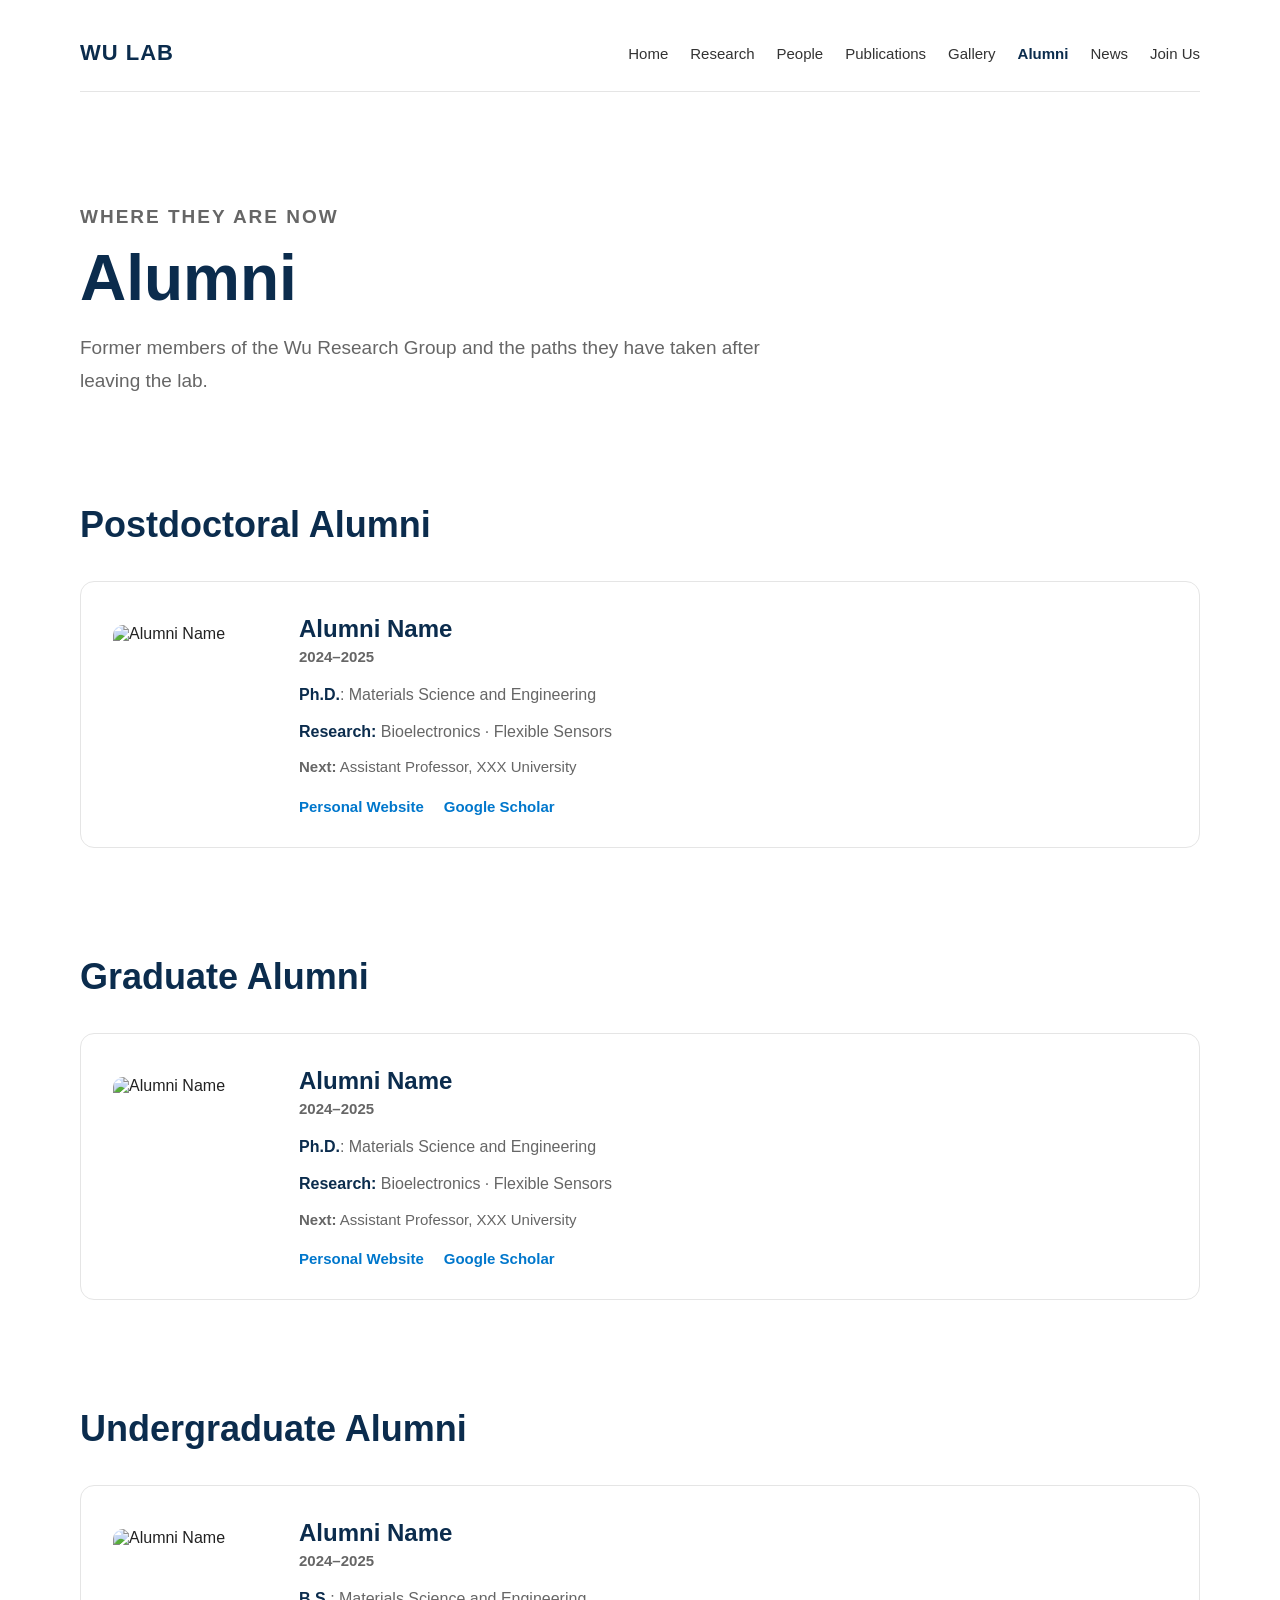
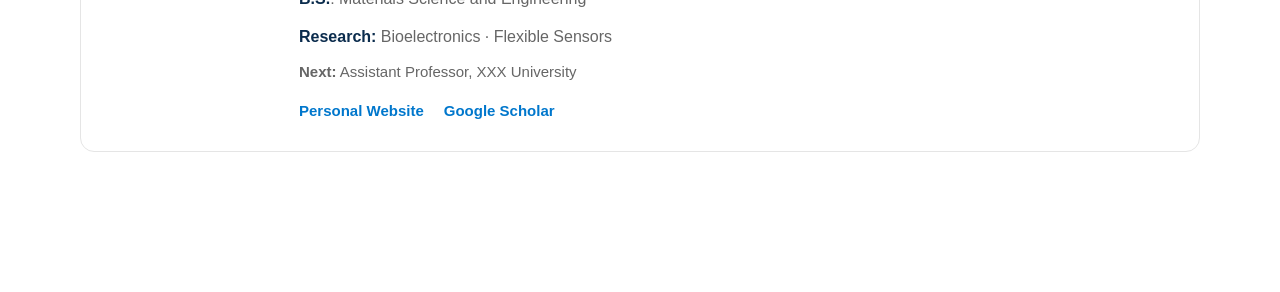
==== alumni.html @ ed088c05 "Initial WU Lab website" ====
<!DOCTYPE html>

<html lang="en">

<head>

    <meta charset="UTF-8">

    <meta name="viewport" content="width=device-width, initial-scale=1.0">

    <title>Alumni | Wu Research Group</title>

    <link rel="stylesheet" href="style.css">

</head>


<body>


    <header class="site-header">

        <a class="logo" href="index.html">
            WU LAB
        </a>


        <button class="menu-button">
            ☰
        </button>


        <nav class="nav-links">

            <a href="index.html">Home</a>

            <a href="research.html">Research</a>

            <a href="people.html">People</a>

            <a href="publications.html">Publications</a>

            <a href="gallery.html">Gallery</a>

            <a class="active" href="alumni.html">Alumni</a>

            <a href="news.html">News</a>

            <a href="join.html">Join Us</a>

        </nav>

    </header>



    <main>


        <section class="page-intro">

            <p class="section-label">
                Where They Are Now
            </p>

            <h1>
                Alumni
            </h1>

            <p>
                Former members of the Wu Research Group and
                the paths they have taken after leaving the lab.
            </p>

        </section>

        <!-- Postdoctoral Alumni -->

        <section class="people-group people-group-first">

            <div class="people-group-heading">

                <h2>
                    Postdoctoral Alumni
                </h2>

            </div>


            <div class="people-list">


                <article class="person-card alumni-card">

                    <div class="person-photo">

                        <img
                            src="images/Postdoc Alumni1.jpg"
                            alt="Alumni Name"
                        >

                    </div>


                    <div class="person-info">

                        <h3>
                            Alumni Name
                        </h3>

                        <p class="alumni-period">
                        2024–2025
                        </p>

                        <p class="person-education">
                            <strong>Ph.D.</strong>:
                            Materials Science and Engineering
                        </p>

                        <p class="person-research">
                            <strong>Research:</strong>
                            Bioelectronics · Flexible Sensors
                        </p>

                        <p class="alumni-destination">

                            <strong>Next:</strong>

                            Assistant Professor,
                            XXX University

                        </p>


                        <div class="person-links">

                            <a href="#">
                                Personal Website
                            </a>

                            <a href="#">
                                Google Scholar
                            </a>

                        </div>

                    </div>

                </article>


            </div>

        </section>

        <!-- Graduate Alumni -->

        <section class="people-group people-group-first">

            <div class="people-group-heading">


                <h2>
                    Graduate Alumni
                </h2>

            </div>


            <div class="people-list">


                <article class="person-card alumni-card">

                    <div class="person-photo">

                        <img
                            src="images/alumni1.jpg"
                            alt="Alumni Name"
                        >

                    </div>


                    <div class="person-info">

                        <h3>
                            Alumni Name
                        </h3>

                        <p class="alumni-period">
                        2024–2025
                        </p>


                        <p class="person-education">
                            <strong>Ph.D.</strong>:
                            Materials Science and Engineering
                        </p>

                        <p class="person-research">
                            <strong>Research:</strong>
                            Bioelectronics · Flexible Sensors
                        </p>

                        <p class="alumni-destination">

                            <strong>Next:</strong>

                            Assistant Professor,
                            XXX University

                        </p>


                        <div class="person-links">

                            <a href="#">
                                Personal Website
                            </a>

                            <a href="#">
                                Google Scholar
                            </a>

                        </div>

                    </div>

                </article>


            </div>

        </section>


         <!-- Undergraduate Alumni -->

        <section class="people-group people-group-first">

            <div class="people-group-heading">

                <h2>
                    Undergraduate Alumni
                </h2>

            </div>


            <div class="people-list">


                <article class="person-card alumni-card">

                    <div class="person-photo">

                        <img
                            src="images/Undergraduate Alumni1.jpg"
                            alt="Alumni Name"
                        >

                    </div>


                    <div class="person-info">

                        <h3>
                            Alumni Name
                        </h3>

                         <p class="alumni-period">
                        2024–2025
                        </p>


                        <p class="person-education">
                            <strong>B.S.</strong>:
                            Materials Science and Engineering
                        </p>

                        <p class="person-research">
                            <strong>Research:</strong>
                            Bioelectronics · Flexible Sensors
                        </p>

                        <p class="alumni-destination">

                            <strong>Next:</strong>

                            Assistant Professor,
                            XXX University

                        </p>


                        <div class="person-links">

                            <a href="#">
                                Personal Website
                            </a>

                            <a href="#">
                                Google Scholar
                            </a>

                        </div>

                    </div>

                </article>


            </div>

        </section>

    </main>


    <script src="script.js"></script>


</body>

</html>
---- style.css ----
html {
    scroll-behavior: smooth;
}

:root {
    --color-primary: #0b2c4d;

    --color-accent: #0077cc;

    --color-text: #222222;

    --color-text-light: #666666;

    --color-border: #e5e5e5;

    --color-background: #ffffff;
}

* {
    box-sizing: border-box;
}

body {
    font-family: Arial, Helvetica, sans-serif;

    background-color: #ffffff;

    color: #222222;

    max-width: 1200px;

    margin: 0 auto;

    padding: 30px 40px 60px 40px;
}


.site-header {
    display: flex;

    align-items: center;

    justify-content: space-between;

    padding: 10px 0 25px 0;

    border-bottom: 1px solid #e5e5e5;
}

.logo {
    color: #0b2c4d;

    text-decoration: none;

    font-size: 22px;

    font-weight: 800;

    letter-spacing: 1px;
}

.nav-links {
    display: flex;

    align-items: center;

    gap: 22px;
}

.nav-links a {
    color: #333333;

    text-decoration: none;

    font-size: 15px;

    font-weight: 500;

    transition: color 0.2s ease;
}

.nav-links a:hover {
    color: #0077cc;
}

.nav-links a.active {
    color: #0b2c4d;

    font-weight: 700;
}


/* Hero Section */
.hero {
    display: flex;

    align-items: center;

    justify-content: space-between;

    gap: 60px;

    min-height: 70vh;

    padding-top: 40px;
}


.hero-text {
    flex: 1;
}


.hero-image {
    flex: 1;
}


.hero h1 {
    font-size: 64px;

    line-height: 1.05;

    color: #0b2c4d;

    margin-top: 15px;

    margin-bottom: 25px;
}


.hero-label {
    font-size: 13px;

    font-weight: 700;
    
    white-space: nowrap;

    text-transform: uppercase;

    letter-spacing: 2px;

    color: #0077cc;
}


.hero-description {
    font-size: 19px;

    line-height: 1.7;

    color: #555555;

    max-width: 600px;

    margin-bottom: 35px;
}

.hero-container {
    display: grid;
    grid-template-columns: 1.05fr 0.95fr;
    gap: 50px;
}


.hero-button {
    display: inline-block;

    background-color: #0b2c4d;

    color: white;

    text-decoration: none;

    padding: 14px 24px;

    border-radius: 6px;

    font-weight: bold;

    transition: 0.3s;
}


.hero-button:hover {
    background-color: #0077cc;

    transform: translateY(-2px);
}


/* .hero-image img {
    width: 100%;

    aspect-ratio: 1 / 1;

    object-fit: cover;

    display: block;

    border-radius: 16px;
} */

/* Carousel */
.hero-carousel {
    position: relative;
    width: 100%;
    max-width: 520px;
    aspect-ratio: 1 / 1;
    overflow: hidden;
    border-radius: 12px;
}

.carousel-slide {
    display: none;
    width: 100%;
    height: 100%;
}

.carousel-slide.active {
    display: block;
}

.carousel-slide img {
    width: 100%;
    height: 100%;
    object-fit: cover;
    display: block;
}

/* Carousel Buttons */
.carousel-btn {
    position: absolute;
    top: 50%;
    transform: translateY(-50%);
    width: 42px;
    height: 42px;

    border: none;
    border-radius: 50%;

    background: rgba(0, 0, 0, 0.35);
    color: white;

    font-size: 22px;
    cursor: pointer;

    display: flex;
    align-items: center;
    justify-content: center;

    transition: background 0.3s ease;
}

.carousel-btn:hover {
    background: rgba(0, 0, 0, 0.6);
}

.carousel-btn.prev {
    left: 16px;
}

.carousel-btn.next {
    right: 16px;
}

.carousel-dots {
    position: absolute;
    bottom: 16px;
    left: 50%;
    transform: translateX(-50%);

    display: flex;
    gap: 8px;
}

.carousel-dot {
    width: 8px;
    height: 8px;

    border-radius: 50%;
    background: rgba(255, 255, 255, 0.55);

    cursor: pointer;
}

.carousel-dot.active {
    background: white;
}


.menu-button {
    display: none;

    background: none;

    border: none;

    font-size: 28px;

    color: #0b2c4d;

    cursor: pointer;
}

/* Research Grid */
.research-section {
    padding: 100px 0;
}


.section-heading {
    max-width: 750px;

    margin-bottom: 50px;
}


.section-label {
    font-size: 14px;

    font-weight: 700;

    text-transform: uppercase;

    letter-spacing: 2px;

    color: #0077cc;

    margin-bottom: 12px;
}


.section-heading h2 {
    font-size: 42px;

    line-height: 1.15;

    color: #0b2c4d;

    margin: 0 0 20px 0;
}


.section-description {
    font-size: 18px;

    line-height: 1.7;

    color: #666666;

    margin: 0;
}


.research-grid {
    display: grid;
    grid-template-columns: repeat(3, 1fr);
    gap: 30px;
}


.research-card {
    background: #fff;
    border: 1px solid #e2e2e2;
    border-radius: 18px;

    display: flex;
    flex-direction: column;

    height: auto;

    overflow: hidden;

    transition: transform 0.3s ease, box-shadow 0.3s ease;
}


.research-card-media {
    margin: 10px 10px 0 10px;

    aspect-ratio: 1 / 1;

    overflow: hidden;
    border-radius: 10px;

    flex-shrink: 0;
}


.research-card-media img {
    width: 100%;
    height: 100%;

    object-fit: contain;

    display: block;
}


.research-card-content {
    display: block;

    padding: 28px;

    width: auto;
    height: auto;

    position: relative;

    visibility: visible;
    opacity: 1;
}


.research-card h3 {
    font-size: 24px;
    line-height: 1.2;

    color: #0b2c4d;

    margin: 0 0 15px 0;
}


.research-card p {
    font-size: 16px;
    line-height: 1.7;

    color: #666666;

    margin: 0 0 24px 0;
}


.research-card a {
    color: #0077cc;

    text-decoration: none;

    font-size: 15px;
    font-weight: 700;
}


.research-card:hover {
    transform: translateY(-6px);

    box-shadow: 0 14px 35px rgba(0, 0, 0, 0.10);
}


.research-card a:hover {
    color: #0b2c4d;
}

/*People Page Intro*/

.page-intro {
    padding: 90px 0 60px 0;

    max-width: 800px;
}


.page-intro h1 {
    font-size: 64px;

    line-height: 1.05;

    color: var(--color-primary);

    margin: 10px 0 20px 0;
}


.page-intro p {
    font-size: 19px;

    line-height: 1.7;

    color: var(--color-text-light);

    max-width: 700px;
}

/* Principal Investigator Card */
.pi-card {
    grid-template-columns: 170px 1fr;

    padding: 34px;

    min-height: 230px;
}


.pi-card .person-photo {
    width: 170px;
}


.pi-card .person-photo img {
    width: 170px;

    height: 200px;
}


.pi-card .person-info h3 {
    font-size: 27px;
}

/* Members Section */

.people-group {
    padding: 80px 0;

    border-top: 1px solid var(--color-border);
}

.people-group-first {
    border-top: none;
    padding-top: 20px;
}

.people-group-heading {
    margin-bottom: 35px;
}


.people-group-heading h2 {
    font-size: 36px;

    color: var(--color-primary);

    margin: 8px 0 0 0;
}

.people-list {
    display: flex;

    flex-direction: column;

    gap: 24px;
}

.person-card {
    display: grid;

    grid-template-columns: 150px 1fr;

    align-items: center;

    column-gap: 36px;

    padding: 32px;

    min-height: 210px;

    background-color: var(--color-background);

    border: 1px solid var(--color-border);

    border-radius: 14px;

    transition:
        transform 0.3s ease,
        box-shadow 0.3s ease;
}

.person-card:hover {
    transform: translateY(-3px);

    box-shadow: 0 12px 30px rgba(0, 0, 0, 0.07);
}

.person-photo {
    width: 150px;
}


.person-photo img {
    width: 150px;

    height: 180px;

    object-fit: cover;

    object-position: center top;

    display: block;

    border-radius: 10px;
}

.person-info {
    min-width: 0;

    display: flex;

    flex-direction: column;

    gap: 11px;
}

.person-info h3 {
    font-size: 24px;

    line-height: 1.25;

    color: var(--color-primary);

    margin: 0;
}


.person-education,
.person-research {
    font-size: 16px;

    line-height: 1.7;

    color: var(--color-text-light);

    margin: 0;
}

.person-education strong,
.person-research strong {
    font-weight: 700;

    color: var(--color-primary);
}

.person-links {
    display: flex;

    flex-wrap: wrap;

    gap: 20px;

    margin-top: 2px;
}


.person-links a {
    font-size: 15px;

    font-weight: 600;

    color: var(--color-accent);

    text-decoration: none;
}


.person-links a:hover {
    color: var(--color-primary);
}

/* Gallery Section */
.gallery-section {
    padding: 80px 0;

    border-top: 1px solid var(--color-border);
}


.gallery-heading {
    margin-bottom: 40px;
}


.gallery-heading h2 {
    font-size: 36px;

    color: var(--color-primary);

    margin: 8px 0 0 0;
}

.cover-grid {
    display: grid;

    grid-template-columns: repeat(3, 1fr);

    gap: 32px;
}

.cover-card img {
    width: 100%;

    aspect-ratio: 3 / 4;

    object-fit: cover;

    display: block;

    border-radius: 10px;

    margin-bottom: 18px;
}

.cover-card h3 {
    font-size: 20px;

    color: var(--color-primary);

    margin: 0 0 6px 0;
}


.cover-card p {
    font-size: 14px;

    color: var(--color-text-light);

    margin: 0;
}

.outreach-grid {
    display: grid;

    grid-template-columns: repeat(2, 1fr);

    gap: 30px;
}

.outreach-card img {
    width: 100%;

    aspect-ratio: 16 / 10;

    object-fit: cover;

    display: block;
}

.outreach-content {
    padding: 24px;
}


.outreach-content h3 {
    font-size: 21px;

    color: var(--color-primary);

    margin: 0 0 10px 0;
}


.outreach-content p {
    font-size: 15px;

    line-height: 1.65;

    color: var(--color-text-light);

    margin: 0;
}

/* Alumni Card Spacing */

.alumni-card .person-info {
    gap: 0;
}


.alumni-card .person-info h3 {
    margin: 0 0 4px 0;
}


.alumni-period {
    font-size: 15px;

    font-weight: 600;

    color: var(--color-text-light);

    margin: 0 0 16px 0;
}


.alumni-card .person-education {
    margin: 0 0 10px 0;
}


.alumni-card .person-research {
    margin: 0 0 10px 0;
}


.alumni-destination {
    font-size: 15px;

    line-height: 1.65;

    color: var(--color-text-light);

    margin: 0 0 18px 0;
}


.alumni-card .person-links {
    margin-top: 0;
}


/* News Item with Text */
.news-item-text {
    display: flex;

    align-items: flex-start;

    gap: 12px;

    padding: 8px 0;
}

.news-year h2 {
    font-size: 34px;
}

.news-arrow {
    flex: 0 0 auto;

    font-size: 26px;

    line-height: 1;

    color: var(--color-accent);
}


.news-content {
    flex: 1;

    min-width: 0;
}


.news-content p {
    font-size: 18px;

    line-height: 1.65;

    color: var(--color-text);

    margin: 0;
}

/* News Item with Image */
.news-item-with-image {
    padding: 8px 0 22px 0;
}


.news-text-row {
    display: flex;

    align-items: flex-start;

    gap: 12px;
}


.news-image {
    margin-top: 16px;

    padding-left: 36px;
}


.news-image img {
    width: 100%;

    max-width: 650px;

    height: auto;

    max-height: 500px;

    object-fit: contain;

    display: block;

    border-radius: 8px;
}

.news-image img {
    width: 100%;

    max-width: 500px;

    height: auto;

    object-fit: contain;

    display: block;

    border-radius: 8px;
}

/* Publications Page */
.publications-year {
    padding: 55px 0 75px 0;
}

.publications-year + .publications-year {
    border-top: 1px solid #dce5ec;

    margin-top: 35px;

    padding-top: 45px;
}



.publications-year h2 {
    font-size: 36px;

    color: var(--color-primary);

    margin: 0 0 30px 0;
}


.publications-list {
    display: flex;

    flex-direction: column;

    gap: 38px;
}

/* Publication Item */

.publication-item {
    width: 100%;
}

.publication-media-grid {
    display: grid;

    grid-template-columns: repeat(3, 1fr);

    gap: 12px;
}


.publication-media-grid img {
    width: 100%;

    height: 220px;

    object-fit: cover;
}

/* Title */

.publication-heading {
    display: flex;

    align-items: flex-start;

    gap: 12px;

    margin-bottom: 14px;

    max-width: 950px;
}


.publication-arrow {
    flex: 0 0 auto;

    font-size: 26px;

    line-height: 1;

    font-weight: 700;

    color: var(--color-accent);
}


.publication-heading h3 {
    font-size: 19px;

    line-height: 1.45;

    font-weight: 700;

    color: var(--color-primary);

    margin: 0;
}

.publication-heading h3 a {
    color: inherit;

    text-decoration: none;
}


.publication-heading h3 a:hover {
    color: var(--color-accent);
}

/* Authors */

.publication-authors {
    font-size: 16px;
    
    line-height: 1.75;

    color: var(--color-text);

    margin: 0 0 5px 34px;
    max-width: 900px;
}


/* .publication-authors strong {
    font-weight: 700;

    color: var(--color-primary);
} */


/* Journal */

.publication-journal {
    font-size: 16px;

    line-height: 1.7;

    color: var(--color-text);

    margin: 0 0 0 34px;
}

/* Optional Publication Image */

.publication-media {
    margin-top: 22px;

    margin-left: 34px;
}


.publication-media img {
    display: block;

    width: 100%;

    max-width: 850px;

    height: auto;

    object-fit: contain;

}

/* Join Section */
.join-heading h2 {
    font-size: 34px;

    line-height: 1.2;

    color: var(--color-primary);

    margin: 8px 0 0 0;
}

.join-content {
    max-width: 720px;
}


.join-content p {
    font-size: 17px;

    line-height: 1.75;

    color: var(--color-text-light);

    margin: 0 0 22px 0;
}


.join-content h3 {
    font-size: 19px;

    color: var(--color-primary);

    margin: 30px 0 12px 0;
}

.join-content ul {
    margin: 0 0 20px 0;

    padding-left: 22px;
}


.join-content li {
    font-size: 16px;

    line-height: 1.75;

    color: var(--color-text-light);

    margin-bottom: 8px;
}


.join-contact {
    padding: 70px 60px;

    margin: 40px 0 90px 0;

    background-color: #f6f9fc;

    border-radius: 16px;
}



/* Heading */

.join-contact-heading {
    text-align: center;

    max-width: 900px;

    margin: 0 auto 50px auto;
}


.join-contact-heading h2 {
    font-size: 38px;

    line-height: 1.2;

    color: var(--color-primary);

    margin: 10px 0 16px 0;
}


.join-contact-heading > p:not(.section-label) {
    font-size: 17px;

    line-height: 1.7;

    color: var(--color-text-light);

    margin: 0;
}

.contact-grid {
    display: grid;

    grid-template-columns: 0.85fr 1.15fr;

    gap: 50px;

    align-items: stretch;
}

.join-button {
    display: inline-block;

    padding: 14px 26px;

    background-color: var(--color-primary);

    color: white;

    text-decoration: none;

    font-size: 15px;

    font-weight: 700;

    border-radius: 7px;

    transition:
        background-color 0.2s ease,
        transform 0.2s ease;
}

.contact-info {
    padding: 10px 0;
}


.contact-info h3 {
    font-size: 24px;

    color: var(--color-primary);

    margin: 0 0 24px 0;
}


.contact-info address {
    font-style: normal;

    margin-bottom: 30px;
}


.contact-info address p {
    font-size: 16px;

    line-height: 1.7;

    color: var(--color-text-light);

    margin: 0 0 14px 0;
}


.contact-info strong {
    font-weight: 700;

    color: var(--color-primary);
}

.contact-name {
    font-size: 19px !important;

    font-weight: 700;

    color: var(--color-primary) !important;

    margin-bottom: 20px !important;
}

.contact-info a {
    color: var(--color-accent);

    text-decoration: none;
}


.contact-info a:hover {
    color: var(--color-primary);
}


.join-button:hover {
    background-color: var(--color-accent);

    transform: translateY(-2px);
}

.contact-map {
    width: 100%;

    min-height: 360px;

    overflow: hidden;

    border-radius: 12px;
}


.contact-map iframe {
    width: 100%;

    height: 360px;

    border: 0;

    display: block;
}

/* ========================================
   RESEARCH PAGE - ACADEMIC STYLE
======================================== */

.research-page {
    max-width: 1220px;
    margin: 0 auto;
    padding: 48px 32px 100px 32px;
}

/* .research-breadcrumb {
    font-size: 15px;
    color: var(--color-text-light);
    margin-bottom: 28px;
} */

/* .research-breadcrumb a {
    color: var(--color-text-light);
    text-decoration: none;
}

.research-breadcrumb a:hover {
    color: var(--color-primary);
}

.research-breadcrumb span {
    margin: 0 8px;
}

.research-breadcrumb .current {
    color: var(--color-accent);
    font-weight: 600;
} */

/* .research-page-header {
    margin-bottom: 56px;
}

.research-accent-line {
    width: 46px;
    height: 8px;
    background-color: #9b1111;
    margin-bottom: 18px;
} */

/* .research-page-header h1 {
    font-size: 64px;
    line-height: 1.05;
    color: var(--color-primary);
    margin: 0 0 28px 0;
}

.research-page-intro {
    font-size: 20px;
    line-height: 1.85;
    color: var(--color-text);
    max-width: 1140px;
    margin: 0;
} */


/* Research topic block */

.research-topic {
    scroll-margin-top: 100px;
    padding: 28px 0 72px 0;
}

.research-topic + .research-topic {
    border-top: 1px solid var(--color-border);
    padding-top: 68px;
}

.research-topic-title {
    font-size: 24px;
    line-height: 1.4;
    color: #9b1111;
    font-weight: 700;
    text-align: center;
    margin: 0 0 24px 0;
}

.research-topic-text {
    font-size: 19px;
    line-height: 1.85;
    color: var(--color-text);
    margin: 0 0 34px 0;
}

.research-topic-media {
    width: 100%;

    margin: 34px 0 18px 0;
}


.research-topic-media img {
    display: block;

    width: 100%;

    max-width: none;

    height: auto;

    object-fit: contain;

    margin: 0 auto;
}

.research-topic-caption {
    font-size: 15px;

    line-height: 1.6;

    color: var(--color-text-light);

    font-style: italic;

    text-align: center;

    margin: 12px 0 30px 0;
}

.research-topic-publications h3 {
    font-size: 18px;
    line-height: 1.4;
    color: var(--color-primary);
    margin: 0 0 14px 0;
}

.research-topic-publications ul {
    list-style: none;
    padding: 0;
    margin: 0;
}

.research-topic-publications li {
    font-size: 17px;
    line-height: 1.85;
    color: var(--color-text);
    margin-bottom: 18px;
}

.research-topic-publications a {
    color: #9b1111;
    text-decoration: underline;
    text-underline-offset: 2px;
}

.research-topic-publications a:hover {
    color: var(--color-primary);
}


/* Media Queries */
@media (max-width: 768px) {

    body {
        padding: 20px;
    }


    .site-header {
        flex-wrap: wrap;
    }


    .menu-button {
        display: block;
    }


    .nav-links {
        display: none;

        flex-direction: column;

        align-items: flex-start;

        gap: 18px;

        width: 100%;
    }


    .nav-links.active {
        display: flex;

        padding-top: 25px;
    }

/* Hero Section */

    .hero {
        flex-direction: column;

        padding-top: 40px;

        gap: 40px;
    }

    .hero-label {
        white-space: normal;
        line-height: 1.5;
    }


    .hero h1 {
        font-size: 44px;
    }


    .hero-image {
        width: 100%;
    }


    .hero-image img {
        height: 350px;
    }
    
    /* Hero Container */
    .hero-container {
        grid-template-columns: 1fr;
        gap: 40px;
    }

    .hero-text {
        width: 100%;
    }

    .hero-label {
        white-space: normal;
        font-size: 11px;
        letter-spacing: 1.4px;
        line-height: 1.5;
    }

    .hero-title {
        font-size: 44px;
        line-height: 1.05;
    }

    .hero-description {
        font-size: 16px;
        line-height: 1.7;
    }

    .hero-carousel {
        width: 100%;
        max-width: none;
        aspect-ratio: 1 / 1;
        margin: 0 auto;
        border-radius: 10px;
    }

    .carousel-btn {
        width: 38px;
        height: 38px;
        font-size: 18px;
    }

    .carousel-btn.prev {
        left: 12px;
    }

    .carousel-btn.next {
        right: 12px;
    }

    .carousel-dots {
        bottom: 12px;
    }

    .carousel-dot {
        width: 7px;
        height: 7px;
    }

/* Research Grid */

    .research-grid {
    grid-template-columns: 1fr;
    }

    .research-section {
    padding: 70px 0;
    }

    .section-heading h2 {
    font-size: 34px;
    }

    .research-card img {
    height: 230px;
    }

    .research-topic-media img {
    width: 100%;
    max-width: 100%;
    height: auto;
    }



/* Pepole Page */

    .page-intro {
        padding: 60px 0 40px 0;
    }


    .page-intro h1 {
        font-size: 46px;
    }


    .people-group {
        padding: 60px 0;
    }


    .people-group-heading h2 {
        font-size: 32px;
    }


    .person-card {
        flex-direction: column;

        gap: 24px;

        padding: 24px;
    }


    .person-photo {
        flex: none;

        width: 100%;
    }


    .person-photo img {
        width: 100%;

        height: auto;

        aspect-ratio: 4 / 5;

        object-fit: cover;
    }


    .pi-card {
        padding: 24px;
    }


    .pi-card .person-photo {
        width: 100%;
    }


    .pi-card .person-photo img {
        width: 100%;

        height: auto;

        aspect-ratio: 4 / 5;
    }

    /* Gallery Section */
    .gallery-section {
        padding: 60px 0;
    }


    .gallery-heading h2 {
        font-size: 32px;
    }


    .cover-grid {
        grid-template-columns: 1fr;

        gap: 40px;
    }


    .outreach-grid {
        grid-template-columns: 1fr;
    }

   
    /* Alumni Card */
    .alumni-card .person-photo {
        width: 140px;
    }


    .alumni-card .person-photo img {
        width: 140px;

        height: 168px;

        aspect-ratio: auto;
    }

    /* News Image */
    .news-image {
        padding-left: 0;

        margin-top: 14px;
    }


    .news-image img {
        max-width: 100%;
    }

    /* Publications */
    .publications-year {
        padding: 45px 0 60px 0;
    }


    .publications-year h2 {
        font-size: 31px;
    }


    .publications-list {
        gap: 34px;
    }


    .publication-heading h3 {
        font-size: 18px;
    }


    .publication-authors,
    .publication-journal {
        font-size: 15px;

        margin-left: 0;
    }


    .publication-media {
        margin-left: 0;

        margin-top: 18px;
    }


    .publication-media img {
        max-width: 100%;
    }


    .publication-media-grid {
        grid-template-columns: 1fr;
    }


    .publication-media-grid img {
        height: auto;
    }

    /* Join Section */
    .join-section {
        grid-template-columns: 1fr;

        gap: 28px;

        padding: 60px 0;
    }


    .join-heading h2 {
        font-size: 30px;
    }


    .join-content p {
        font-size: 16px;
    }


    .join-contact {
        padding: 55px 24px;

        margin-bottom: 70px;
    }


    .join-contact h2 {
        font-size: 31px;
    }

    .contact-grid {
        grid-template-columns: 1fr;
    }


    .join-contact {
        padding: 55px 24px;

        margin-bottom: 70px;
    }


    .join-contact-heading {
        margin-bottom: 40px;
    }


    .join-contact-heading h2 {
        font-size: 31px;
    }


    .contact-map {
        min-height: 300px;
    }


    .contact-map iframe {
        min-height: 300px;
    }

}
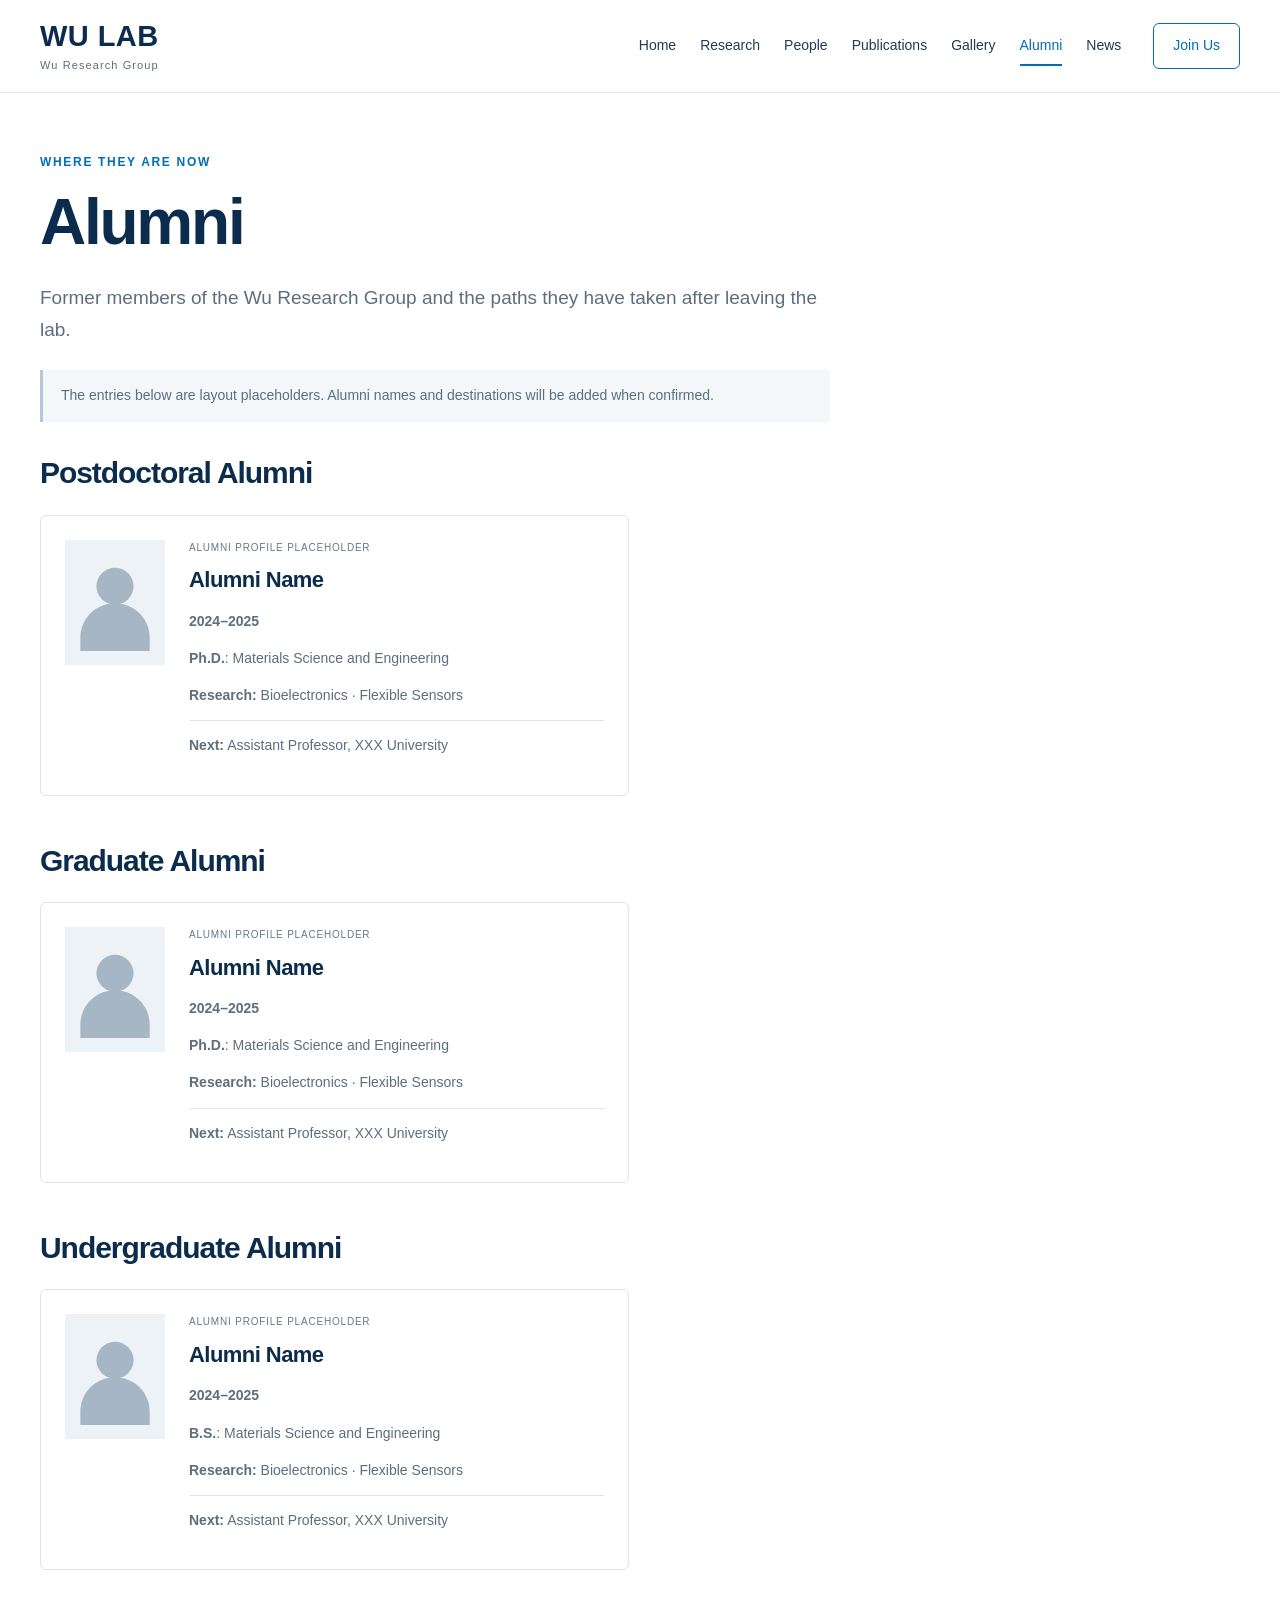
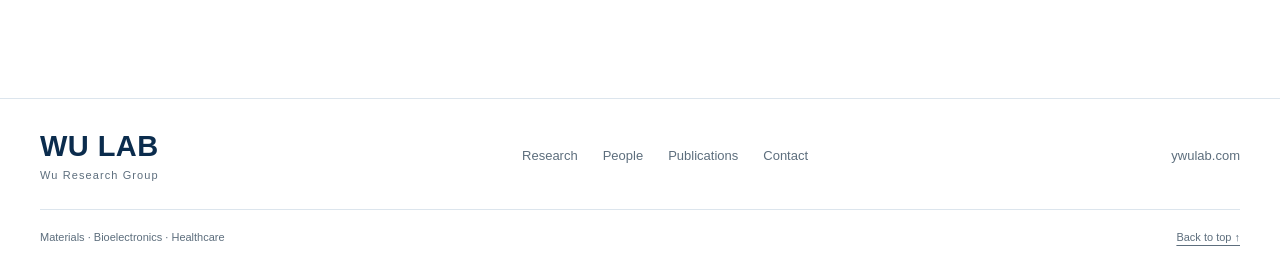
==== commit 91f0f9ff: "Refresh WU LAB design and improve responsive navigation" ====
--- a/alumni.html
+++ b/alumni.html
@@ -1,326 +1,197 @@
 <!DOCTYPE html>
-
 <html lang="en">
 
 <head>
 
-    <meta charset="UTF-8">
+<meta charset="UTF-8">
 
-    <meta name="viewport" content="width=device-width, initial-scale=1.0">
+<meta name="viewport" content="width=device-width, initial-scale=1.0">
 
-    <title>Alumni | Wu Research Group</title>
+<title>Alumni | Wu Research Group</title>
 
-    <link rel="stylesheet" href="style.css">
+<link rel="stylesheet" href="style.css">
+
+<meta name="theme-color" content="#0b2c4d">
+
+<meta name="description" content="Wu Research Group — emerging materials, flexible and biointegrated electronics, and intelligent biomedical solutions.">
 
 </head>
 
+<body id="top" class="alumni-page">
 
-<body>
+<a class="skip-link" href="#main">Skip to content</a><header class="site-header"><div class="wrap header-inner">
 
+<a class="logo" href="index.html">WU LAB<span>Wu Research Group</span></a><button class="menu-button" type="button" aria-expanded="false" aria-controls="primary-nav" hidden><span class="menu-icon" aria-hidden="true"></span><span class="menu-label">Menu</span></button><nav class="nav-links" id="primary-nav" aria-label="Main navigation"><a href="index.html">Home</a><a href="research.html">Research</a><a href="people.html">People</a><a href="publications.html">Publications</a><a href="gallery.html">Gallery</a><a href="alumni.html" class="active" aria-current="page">Alumni</a><a href="news.html">News</a><a href="join.html" data-join="true">Join Us</a></nav>
 
-    <header class="site-header">
+</div></header><main id="main" tabindex="-1"><section class="page-intro"><p class="section-label">
 
-        <a class="logo" href="index.html">
-            WU LAB
-        </a>
+                Where They Are Now
 
-
-        <button class="menu-button">
-            ☰
-        </button>
-
-
-        <nav class="nav-links">
-
-            <a href="index.html">Home</a>
-
-            <a href="research.html">Research</a>
-
-            <a href="people.html">People</a>
-
-            <a href="publications.html">Publications</a>
-
-            <a href="gallery.html">Gallery</a>
-
-            <a class="active" href="alumni.html">Alumni</a>
-
-            <a href="news.html">News</a>
-
-            <a href="join.html">Join Us</a>
-
-        </nav>
-
-    </header>
-
-
-
-    <main>
-
-
-        <section class="page-intro">
-
-            <p class="section-label">
-                Where They Are Now
             </p>
 
-            <h1>
+<h1>
+
                 Alumni
+
             </h1>
 
-            <p>
+<p>
+
                 Former members of the Wu Research Group and
+
                 the paths they have taken after leaving the lab.
+
             </p>
 
-        </section>
+<p class="content-note">The entries below are layout placeholders. Alumni names and destinations will be added when confirmed.</p></section><!-- Postdoctoral Alumni --><section class="people-group people-group-first"><div class="people-group-heading"><h2>
 
-        <!-- Postdoctoral Alumni -->
+                    Postdoctoral Alumni
 
-        <section class="people-group people-group-first">
+                </h2></div>
 
-            <div class="people-group-heading">
+<div class="people-list"><article class="person-card alumni-card placeholder-card"><div class="person-photo"><img src="images/profile-placeholder.svg" alt="" decoding="async" loading="lazy"></div>
 
-                <h2>
-                    Postdoctoral Alumni
-                </h2>
+<div class="person-info">
 
-            </div>
+<p class="placeholder-label">Alumni profile placeholder</p>
 
+<h3>
 
-            <div class="people-list">
+                            Alumni Name
 
-
-                <article class="person-card alumni-card">
-
-                    <div class="person-photo">
-
-                        <img
-                            src="images/Postdoc Alumni1.jpg"
-                            alt="Alumni Name"
-                        >
-
-                    </div>
-
-
-                    <div class="person-info">
-
-                        <h3>
-                            Alumni Name
                         </h3>
 
-                        <p class="alumni-period">
+<p class="alumni-period">
+
                         2024–2025
+
                         </p>
 
-                        <p class="person-education">
-                            <strong>Ph.D.</strong>:
+<p class="person-education"><strong>Ph.D.</strong>:
+
                             Materials Science and Engineering
+
                         </p>
 
-                        <p class="person-research">
-                            <strong>Research:</strong>
+<p class="person-research"><strong>Research:</strong>
+
                             Bioelectronics · Flexible Sensors
+
                         </p>
 
-                        <p class="alumni-destination">
-
-                            <strong>Next:</strong>
+<p class="alumni-destination"><strong>Next:</strong>
 
                             Assistant Professor,
+
                             XXX University
 
                         </p>
 
+<div class="person-links"></div>
 
-                        <div class="person-links">
+</div></article></div></section><!-- Graduate Alumni --><section class="people-group people-group-first"><div class="people-group-heading"><h2>
 
-                            <a href="#">
-                                Personal Website
-                            </a>
+                    Graduate Alumni
 
-                            <a href="#">
-                                Google Scholar
-                            </a>
+                </h2></div>
 
-                        </div>
+<div class="people-list"><article class="person-card alumni-card placeholder-card"><div class="person-photo"><img src="images/profile-placeholder.svg" alt="" decoding="async" loading="lazy"></div>
 
-                    </div>
+<div class="person-info">
 
-                </article>
+<p class="placeholder-label">Alumni profile placeholder</p>
 
+<h3>
 
-            </div>
+                            Alumni Name
 
-        </section>
-
-        <!-- Graduate Alumni -->
-
-        <section class="people-group people-group-first">
-
-            <div class="people-group-heading">
-
-
-                <h2>
-                    Graduate Alumni
-                </h2>
-
-            </div>
-
-
-            <div class="people-list">
-
-
-                <article class="person-card alumni-card">
-
-                    <div class="person-photo">
-
-                        <img
-                            src="images/alumni1.jpg"
-                            alt="Alumni Name"
-                        >
-
-                    </div>
-
-
-                    <div class="person-info">
-
-                        <h3>
-                            Alumni Name
                         </h3>
 
-                        <p class="alumni-period">
+<p class="alumni-period">
+
                         2024–2025
+
                         </p>
 
+<p class="person-education"><strong>Ph.D.</strong>:
 
-                        <p class="person-education">
-                            <strong>Ph.D.</strong>:
                             Materials Science and Engineering
+
                         </p>
 
-                        <p class="person-research">
-                            <strong>Research:</strong>
+<p class="person-research"><strong>Research:</strong>
+
                             Bioelectronics · Flexible Sensors
+
                         </p>
 
-                        <p class="alumni-destination">
-
-                            <strong>Next:</strong>
+<p class="alumni-destination"><strong>Next:</strong>
 
                             Assistant Professor,
+
                             XXX University
 
                         </p>
 
+<div class="person-links"></div>
 
-                        <div class="person-links">
+</div></article></div></section><!-- Undergraduate Alumni --><section class="people-group people-group-first"><div class="people-group-heading"><h2>
 
-                            <a href="#">
-                                Personal Website
-                            </a>
+                    Undergraduate Alumni
 
-                            <a href="#">
-                                Google Scholar
-                            </a>
+                </h2></div>
 
-                        </div>
+<div class="people-list"><article class="person-card alumni-card placeholder-card"><div class="person-photo"><img src="images/profile-placeholder.svg" alt="" decoding="async" loading="lazy"></div>
 
-                    </div>
+<div class="person-info">
 
-                </article>
+<p class="placeholder-label">Alumni profile placeholder</p>
 
+<h3>
 
-            </div>
+                            Alumni Name
 
-        </section>
-
-
-         <!-- Undergraduate Alumni -->
-
-        <section class="people-group people-group-first">
-
-            <div class="people-group-heading">
-
-                <h2>
-                    Undergraduate Alumni
-                </h2>
-
-            </div>
-
-
-            <div class="people-list">
-
-
-                <article class="person-card alumni-card">
-
-                    <div class="person-photo">
-
-                        <img
-                            src="images/Undergraduate Alumni1.jpg"
-                            alt="Alumni Name"
-                        >
-
-                    </div>
-
-
-                    <div class="person-info">
-
-                        <h3>
-                            Alumni Name
                         </h3>
 
-                         <p class="alumni-period">
+<p class="alumni-period">
+
                         2024–2025
+
                         </p>
 
+<p class="person-education"><strong>B.S.</strong>:
 
-                        <p class="person-education">
-                            <strong>B.S.</strong>:
                             Materials Science and Engineering
+
                         </p>
 
-                        <p class="person-research">
-                            <strong>Research:</strong>
+<p class="person-research"><strong>Research:</strong>
+
                             Bioelectronics · Flexible Sensors
+
                         </p>
 
-                        <p class="alumni-destination">
-
-                            <strong>Next:</strong>
+<p class="alumni-destination"><strong>Next:</strong>
 
                             Assistant Professor,
+
                             XXX University
 
                         </p>
 
+<div class="person-links"></div>
 
-                        <div class="person-links">
+</div></article></div></section></main><footer class="site-footer"><div class="wrap footer-main">
 
-                            <a href="#">
-                                Personal Website
-                            </a>
+<a class="logo" href="index.html">WU LAB<span>Wu Research Group</span></a><nav aria-label="Footer"><a href="research.html">Research</a><a href="people.html">People</a><a href="publications.html">Publications</a><a href="join.html#contact">Contact</a></nav><a class="footer-domain" href="index.html">ywulab.com</a>
 
-                            <a href="#">
-                                Google Scholar
-                            </a>
+</div>
 
-                        </div>
+<div class="wrap footer-bottom">
 
-                    </div>
+<span>Materials · Bioelectronics · Healthcare</span><a href="#top">Back to top ↑</a>
 
-                </article>
-
-
-            </div>
-
-        </section>
-
-    </main>
-
-
-    <script src="script.js"></script>
-
-
+</div></footer><script src="script.js" defer></script>
 </body>
 
-</html>+</html>
--- a/style.css
+++ b/style.css
@@ -1,1820 +1,1798 @@
-html {
-    scroll-behavior: smooth;
-}
-
-:root {
-    --color-primary: #0b2c4d;
-
-    --color-accent: #0077cc;
-
-    --color-text: #222222;
-
-    --color-text-light: #666666;
-
-    --color-border: #e5e5e5;
-
-    --color-background: #ffffff;
-}
-
-* {
-    box-sizing: border-box;
-}
-
-body {
-    font-family: Arial, Helvetica, sans-serif;
-
-    background-color: #ffffff;
-
-    color: #222222;
-
-    max-width: 1200px;
-
-    margin: 0 auto;
-
-    padding: 30px 40px 60px 40px;
-}
-
-
-.site-header {
-    display: flex;
-
-    align-items: center;
-
-    justify-content: space-between;
-
-    padding: 10px 0 25px 0;
-
-    border-bottom: 1px solid #e5e5e5;
-}
-
-.logo {
-    color: #0b2c4d;
-
-    text-decoration: none;
-
-    font-size: 22px;
-
-    font-weight: 800;
-
-    letter-spacing: 1px;
-}
-
-.nav-links {
-    display: flex;
-
-    align-items: center;
-
-    gap: 22px;
-}
-
-.nav-links a {
-    color: #333333;
-
-    text-decoration: none;
-
-    font-size: 15px;
-
-    font-weight: 500;
-
-    transition: color 0.2s ease;
-}
-
-.nav-links a:hover {
-    color: #0077cc;
-}
-
-.nav-links a.active {
-    color: #0b2c4d;
-
-    font-weight: 700;
-}
-
-
-/* Hero Section */
-.hero {
-    display: flex;
-
-    align-items: center;
-
-    justify-content: space-between;
-
-    gap: 60px;
-
-    min-height: 70vh;
-
-    padding-top: 40px;
-}
-
-
-.hero-text {
-    flex: 1;
-}
-
-
-.hero-image {
-    flex: 1;
-}
-
-
-.hero h1 {
-    font-size: 64px;
-
-    line-height: 1.05;
-
-    color: #0b2c4d;
-
-    margin-top: 15px;
-
-    margin-bottom: 25px;
-}
-
-
-.hero-label {
-    font-size: 13px;
-
-    font-weight: 700;
-    
-    white-space: nowrap;
-
-    text-transform: uppercase;
-
-    letter-spacing: 2px;
-
-    color: #0077cc;
-}
-
-
-.hero-description {
-    font-size: 19px;
-
-    line-height: 1.7;
-
-    color: #555555;
-
-    max-width: 600px;
-
-    margin-bottom: 35px;
-}
-
-.hero-container {
-    display: grid;
-    grid-template-columns: 1.05fr 0.95fr;
-    gap: 50px;
-}
-
-
-.hero-button {
-    display: inline-block;
-
-    background-color: #0b2c4d;
-
-    color: white;
-
-    text-decoration: none;
-
-    padding: 14px 24px;
-
-    border-radius: 6px;
-
-    font-weight: bold;
-
-    transition: 0.3s;
-}
-
-
-.hero-button:hover {
-    background-color: #0077cc;
-
-    transform: translateY(-2px);
-}
-
-
-/* .hero-image img {
-    width: 100%;
-
-    aspect-ratio: 1 / 1;
-
-    object-fit: cover;
-
-    display: block;
-
-    border-radius: 16px;
-} */
-
-/* Carousel */
-.hero-carousel {
-    position: relative;
-    width: 100%;
-    max-width: 520px;
-    aspect-ratio: 1 / 1;
-    overflow: hidden;
-    border-radius: 12px;
-}
-
-.carousel-slide {
-    display: none;
-    width: 100%;
-    height: 100%;
-}
-
-.carousel-slide.active {
-    display: block;
-}
-
-.carousel-slide img {
-    width: 100%;
-    height: 100%;
-    object-fit: cover;
-    display: block;
-}
-
-/* Carousel Buttons */
-.carousel-btn {
-    position: absolute;
-    top: 50%;
-    transform: translateY(-50%);
-    width: 42px;
-    height: 42px;
-
-    border: none;
-    border-radius: 50%;
-
-    background: rgba(0, 0, 0, 0.35);
-    color: white;
-
-    font-size: 22px;
-    cursor: pointer;
-
-    display: flex;
-    align-items: center;
-    justify-content: center;
-
-    transition: background 0.3s ease;
-}
-
-.carousel-btn:hover {
-    background: rgba(0, 0, 0, 0.6);
-}
-
-.carousel-btn.prev {
-    left: 16px;
-}
-
-.carousel-btn.next {
-    right: 16px;
-}
-
-.carousel-dots {
-    position: absolute;
-    bottom: 16px;
-    left: 50%;
-    transform: translateX(-50%);
-
-    display: flex;
-    gap: 8px;
-}
-
-.carousel-dot {
-    width: 8px;
-    height: 8px;
-
-    border-radius: 50%;
-    background: rgba(255, 255, 255, 0.55);
-
-    cursor: pointer;
-}
-
-.carousel-dot.active {
-    background: white;
-}
-
-
-.menu-button {
-    display: none;
-
-    background: none;
-
-    border: none;
-
-    font-size: 28px;
-
-    color: #0b2c4d;
-
-    cursor: pointer;
-}
-
-/* Research Grid */
-.research-section {
-    padding: 100px 0;
-}
-
-
-.section-heading {
-    max-width: 750px;
-
-    margin-bottom: 50px;
-}
-
-
-.section-label {
-    font-size: 14px;
-
-    font-weight: 700;
-
-    text-transform: uppercase;
-
-    letter-spacing: 2px;
-
-    color: #0077cc;
-
-    margin-bottom: 12px;
-}
-
-
-.section-heading h2 {
-    font-size: 42px;
-
-    line-height: 1.15;
-
-    color: #0b2c4d;
-
-    margin: 0 0 20px 0;
-}
-
-
-.section-description {
-    font-size: 18px;
-
-    line-height: 1.7;
-
-    color: #666666;
-
-    margin: 0;
-}
-
-
-.research-grid {
-    display: grid;
-    grid-template-columns: repeat(3, 1fr);
-    gap: 30px;
-}
-
-
-.research-card {
-    background: #fff;
-    border: 1px solid #e2e2e2;
-    border-radius: 18px;
-
-    display: flex;
-    flex-direction: column;
-
-    height: auto;
-
-    overflow: hidden;
-
-    transition: transform 0.3s ease, box-shadow 0.3s ease;
-}
-
-
-.research-card-media {
-    margin: 10px 10px 0 10px;
-
-    aspect-ratio: 1 / 1;
-
-    overflow: hidden;
-    border-radius: 10px;
-
-    flex-shrink: 0;
-}
-
-
-.research-card-media img {
-    width: 100%;
-    height: 100%;
-
-    object-fit: contain;
-
-    display: block;
-}
-
-
-.research-card-content {
-    display: block;
-
-    padding: 28px;
-
-    width: auto;
-    height: auto;
-
-    position: relative;
-
-    visibility: visible;
-    opacity: 1;
-}
-
-
-.research-card h3 {
-    font-size: 24px;
-    line-height: 1.2;
-
-    color: #0b2c4d;
-
-    margin: 0 0 15px 0;
-}
-
-
-.research-card p {
-    font-size: 16px;
-    line-height: 1.7;
-
-    color: #666666;
-
-    margin: 0 0 24px 0;
-}
-
-
-.research-card a {
-    color: #0077cc;
-
-    text-decoration: none;
-
-    font-size: 15px;
-    font-weight: 700;
-}
-
-
-.research-card:hover {
-    transform: translateY(-6px);
-
-    box-shadow: 0 14px 35px rgba(0, 0, 0, 0.10);
-}
-
-
-.research-card a:hover {
-    color: #0b2c4d;
-}
-
-/*People Page Intro*/
-
-.page-intro {
-    padding: 90px 0 60px 0;
-
-    max-width: 800px;
-}
-
-
-.page-intro h1 {
-    font-size: 64px;
-
-    line-height: 1.05;
-
-    color: var(--color-primary);
-
-    margin: 10px 0 20px 0;
-}
-
-
-.page-intro p {
-    font-size: 19px;
-
-    line-height: 1.7;
-
-    color: var(--color-text-light);
-
-    max-width: 700px;
-}
-
-/* Principal Investigator Card */
-.pi-card {
-    grid-template-columns: 170px 1fr;
-
-    padding: 34px;
-
-    min-height: 230px;
-}
-
-
-.pi-card .person-photo {
-    width: 170px;
-}
-
-
-.pi-card .person-photo img {
-    width: 170px;
-
-    height: 200px;
-}
-
-
-.pi-card .person-info h3 {
-    font-size: 27px;
-}
-
-/* Members Section */
-
-.people-group {
-    padding: 80px 0;
-
-    border-top: 1px solid var(--color-border);
-}
-
-.people-group-first {
-    border-top: none;
-    padding-top: 20px;
-}
-
-.people-group-heading {
-    margin-bottom: 35px;
-}
-
-
-.people-group-heading h2 {
-    font-size: 36px;
-
-    color: var(--color-primary);
-
-    margin: 8px 0 0 0;
-}
-
-.people-list {
-    display: flex;
-
-    flex-direction: column;
-
-    gap: 24px;
-}
-
-.person-card {
-    display: grid;
-
-    grid-template-columns: 150px 1fr;
-
-    align-items: center;
-
-    column-gap: 36px;
-
-    padding: 32px;
-
-    min-height: 210px;
-
-    background-color: var(--color-background);
-
-    border: 1px solid var(--color-border);
-
-    border-radius: 14px;
-
-    transition:
-        transform 0.3s ease,
-        box-shadow 0.3s ease;
-}
-
-.person-card:hover {
-    transform: translateY(-3px);
-
-    box-shadow: 0 12px 30px rgba(0, 0, 0, 0.07);
-}
-
-.person-photo {
-    width: 150px;
-}
-
-
-.person-photo img {
-    width: 150px;
-
-    height: 180px;
-
-    object-fit: cover;
-
-    object-position: center top;
-
-    display: block;
-
-    border-radius: 10px;
-}
-
-.person-info {
-    min-width: 0;
-
-    display: flex;
-
-    flex-direction: column;
-
-    gap: 11px;
-}
-
-.person-info h3 {
-    font-size: 24px;
-
-    line-height: 1.25;
-
-    color: var(--color-primary);
-
-    margin: 0;
-}
-
-
-.person-education,
-.person-research {
-    font-size: 16px;
-
-    line-height: 1.7;
-
-    color: var(--color-text-light);
-
-    margin: 0;
-}
-
-.person-education strong,
-.person-research strong {
-    font-weight: 700;
-
-    color: var(--color-primary);
-}
-
-.person-links {
-    display: flex;
-
-    flex-wrap: wrap;
-
-    gap: 20px;
-
-    margin-top: 2px;
-}
-
-
-.person-links a {
-    font-size: 15px;
-
-    font-weight: 600;
-
-    color: var(--color-accent);
-
-    text-decoration: none;
-}
-
-
-.person-links a:hover {
-    color: var(--color-primary);
-}
-
-/* Gallery Section */
-.gallery-section {
-    padding: 80px 0;
-
-    border-top: 1px solid var(--color-border);
-}
-
-
-.gallery-heading {
-    margin-bottom: 40px;
-}
-
-
-.gallery-heading h2 {
-    font-size: 36px;
-
-    color: var(--color-primary);
-
-    margin: 8px 0 0 0;
-}
-
-.cover-grid {
-    display: grid;
-
-    grid-template-columns: repeat(3, 1fr);
-
-    gap: 32px;
-}
-
-.cover-card img {
-    width: 100%;
-
-    aspect-ratio: 3 / 4;
-
-    object-fit: cover;
-
-    display: block;
-
-    border-radius: 10px;
-
-    margin-bottom: 18px;
-}
-
-.cover-card h3 {
-    font-size: 20px;
-
-    color: var(--color-primary);
-
-    margin: 0 0 6px 0;
-}
-
-
-.cover-card p {
-    font-size: 14px;
-
-    color: var(--color-text-light);
-
-    margin: 0;
-}
-
-.outreach-grid {
-    display: grid;
-
-    grid-template-columns: repeat(2, 1fr);
-
-    gap: 30px;
-}
-
-.outreach-card img {
-    width: 100%;
-
-    aspect-ratio: 16 / 10;
-
-    object-fit: cover;
-
-    display: block;
-}
-
-.outreach-content {
-    padding: 24px;
-}
-
-
-.outreach-content h3 {
-    font-size: 21px;
-
-    color: var(--color-primary);
-
-    margin: 0 0 10px 0;
-}
-
-
-.outreach-content p {
-    font-size: 15px;
-
-    line-height: 1.65;
-
-    color: var(--color-text-light);
-
-    margin: 0;
-}
-
-/* Alumni Card Spacing */
-
-.alumni-card .person-info {
-    gap: 0;
-}
-
-
-.alumni-card .person-info h3 {
-    margin: 0 0 4px 0;
-}
-
-
-.alumni-period {
-    font-size: 15px;
-
-    font-weight: 600;
-
-    color: var(--color-text-light);
-
-    margin: 0 0 16px 0;
-}
-
-
-.alumni-card .person-education {
-    margin: 0 0 10px 0;
-}
-
-
-.alumni-card .person-research {
-    margin: 0 0 10px 0;
-}
-
-
-.alumni-destination {
-    font-size: 15px;
-
-    line-height: 1.65;
-
-    color: var(--color-text-light);
-
-    margin: 0 0 18px 0;
-}
-
-
-.alumni-card .person-links {
-    margin-top: 0;
-}
-
-
-/* News Item with Text */
-.news-item-text {
-    display: flex;
-
-    align-items: flex-start;
-
-    gap: 12px;
-
-    padding: 8px 0;
-}
-
-.news-year h2 {
-    font-size: 34px;
-}
-
-.news-arrow {
-    flex: 0 0 auto;
-
-    font-size: 26px;
-
-    line-height: 1;
-
-    color: var(--color-accent);
-}
-
-
-.news-content {
-    flex: 1;
-
-    min-width: 0;
-}
-
-
-.news-content p {
-    font-size: 18px;
-
-    line-height: 1.65;
-
-    color: var(--color-text);
-
-    margin: 0;
-}
-
-/* News Item with Image */
-.news-item-with-image {
-    padding: 8px 0 22px 0;
-}
-
-
-.news-text-row {
-    display: flex;
-
-    align-items: flex-start;
-
-    gap: 12px;
-}
-
-
-.news-image {
-    margin-top: 16px;
-
-    padding-left: 36px;
-}
-
-
-.news-image img {
-    width: 100%;
-
-    max-width: 650px;
-
-    height: auto;
-
-    max-height: 500px;
-
-    object-fit: contain;
-
-    display: block;
-
-    border-radius: 8px;
-}
-
-.news-image img {
-    width: 100%;
-
-    max-width: 500px;
-
-    height: auto;
-
-    object-fit: contain;
-
-    display: block;
-
-    border-radius: 8px;
-}
-
-/* Publications Page */
-.publications-year {
-    padding: 55px 0 75px 0;
-}
-
-.publications-year + .publications-year {
-    border-top: 1px solid #dce5ec;
-
-    margin-top: 35px;
-
-    padding-top: 45px;
-}
-
-
-
-.publications-year h2 {
-    font-size: 36px;
-
-    color: var(--color-primary);
-
-    margin: 0 0 30px 0;
-}
-
-
-.publications-list {
-    display: flex;
-
-    flex-direction: column;
-
-    gap: 38px;
-}
-
-/* Publication Item */
-
-.publication-item {
-    width: 100%;
-}
-
-.publication-media-grid {
-    display: grid;
-
-    grid-template-columns: repeat(3, 1fr);
-
-    gap: 12px;
-}
-
-
-.publication-media-grid img {
-    width: 100%;
-
-    height: 220px;
-
-    object-fit: cover;
-}
-
-/* Title */
-
-.publication-heading {
-    display: flex;
-
-    align-items: flex-start;
-
-    gap: 12px;
-
-    margin-bottom: 14px;
-
-    max-width: 950px;
-}
-
-
-.publication-arrow {
-    flex: 0 0 auto;
-
-    font-size: 26px;
-
-    line-height: 1;
-
-    font-weight: 700;
-
-    color: var(--color-accent);
-}
-
-
-.publication-heading h3 {
-    font-size: 19px;
-
-    line-height: 1.45;
-
-    font-weight: 700;
-
-    color: var(--color-primary);
-
-    margin: 0;
-}
-
-.publication-heading h3 a {
-    color: inherit;
-
-    text-decoration: none;
-}
-
-
-.publication-heading h3 a:hover {
-    color: var(--color-accent);
-}
-
-/* Authors */
-
-.publication-authors {
-    font-size: 16px;
-    
-    line-height: 1.75;
-
-    color: var(--color-text);
-
-    margin: 0 0 5px 34px;
-    max-width: 900px;
-}
-
-
-/* .publication-authors strong {
-    font-weight: 700;
-
-    color: var(--color-primary);
-} */
-
-
-/* Journal */
-
-.publication-journal {
-    font-size: 16px;
-
-    line-height: 1.7;
-
-    color: var(--color-text);
-
-    margin: 0 0 0 34px;
-}
-
-/* Optional Publication Image */
-
-.publication-media {
-    margin-top: 22px;
-
-    margin-left: 34px;
-}
-
-
-.publication-media img {
-    display: block;
-
-    width: 100%;
-
-    max-width: 850px;
-
-    height: auto;
-
-    object-fit: contain;
-
-}
-
-/* Join Section */
-.join-heading h2 {
-    font-size: 34px;
-
-    line-height: 1.2;
-
-    color: var(--color-primary);
-
-    margin: 8px 0 0 0;
-}
-
-.join-content {
-    max-width: 720px;
-}
-
-
-.join-content p {
-    font-size: 17px;
-
-    line-height: 1.75;
-
-    color: var(--color-text-light);
-
-    margin: 0 0 22px 0;
-}
-
-
-.join-content h3 {
-    font-size: 19px;
-
-    color: var(--color-primary);
-
-    margin: 30px 0 12px 0;
-}
-
-.join-content ul {
-    margin: 0 0 20px 0;
-
-    padding-left: 22px;
-}
-
-
-.join-content li {
-    font-size: 16px;
-
-    line-height: 1.75;
-
-    color: var(--color-text-light);
-
-    margin-bottom: 8px;
-}
-
-
-.join-contact {
-    padding: 70px 60px;
-
-    margin: 40px 0 90px 0;
-
-    background-color: #f6f9fc;
-
-    border-radius: 16px;
-}
-
-
-
-/* Heading */
-
-.join-contact-heading {
-    text-align: center;
-
-    max-width: 900px;
-
-    margin: 0 auto 50px auto;
-}
-
-
-.join-contact-heading h2 {
-    font-size: 38px;
-
-    line-height: 1.2;
-
-    color: var(--color-primary);
-
-    margin: 10px 0 16px 0;
-}
-
-
-.join-contact-heading > p:not(.section-label) {
-    font-size: 17px;
-
-    line-height: 1.7;
-
-    color: var(--color-text-light);
-
-    margin: 0;
-}
-
-.contact-grid {
-    display: grid;
-
-    grid-template-columns: 0.85fr 1.15fr;
-
-    gap: 50px;
-
-    align-items: stretch;
-}
-
-.join-button {
-    display: inline-block;
-
-    padding: 14px 26px;
-
-    background-color: var(--color-primary);
-
-    color: white;
-
-    text-decoration: none;
-
-    font-size: 15px;
-
-    font-weight: 700;
-
-    border-radius: 7px;
-
-    transition:
-        background-color 0.2s ease,
-        transform 0.2s ease;
-}
-
-.contact-info {
-    padding: 10px 0;
-}
-
-
-.contact-info h3 {
-    font-size: 24px;
-
-    color: var(--color-primary);
-
-    margin: 0 0 24px 0;
-}
-
-
-.contact-info address {
-    font-style: normal;
-
-    margin-bottom: 30px;
-}
-
-
-.contact-info address p {
-    font-size: 16px;
-
-    line-height: 1.7;
-
-    color: var(--color-text-light);
-
-    margin: 0 0 14px 0;
-}
-
-
-.contact-info strong {
-    font-weight: 700;
-
-    color: var(--color-primary);
-}
-
-.contact-name {
-    font-size: 19px !important;
-
-    font-weight: 700;
-
-    color: var(--color-primary) !important;
-
-    margin-bottom: 20px !important;
-}
-
-.contact-info a {
-    color: var(--color-accent);
-
-    text-decoration: none;
-}
-
-
-.contact-info a:hover {
-    color: var(--color-primary);
-}
-
-
-.join-button:hover {
-    background-color: var(--color-accent);
-
-    transform: translateY(-2px);
-}
-
-.contact-map {
-    width: 100%;
-
-    min-height: 360px;
-
-    overflow: hidden;
-
-    border-radius: 12px;
-}
-
-
-.contact-map iframe {
-    width: 100%;
-
-    height: 360px;
-
-    border: 0;
-
-    display: block;
-}
-
-/* ========================================
-   RESEARCH PAGE - ACADEMIC STYLE
-======================================== */
-
-.research-page {
-    max-width: 1220px;
-    margin: 0 auto;
-    padding: 48px 32px 100px 32px;
-}
-
-/* .research-breadcrumb {
-    font-size: 15px;
-    color: var(--color-text-light);
-    margin-bottom: 28px;
-} */
-
-/* .research-breadcrumb a {
-    color: var(--color-text-light);
-    text-decoration: none;
-}
-
-.research-breadcrumb a:hover {
-    color: var(--color-primary);
-}
-
-.research-breadcrumb span {
-    margin: 0 8px;
-}
-
-.research-breadcrumb .current {
-    color: var(--color-accent);
-    font-weight: 600;
-} */
-
-/* .research-page-header {
-    margin-bottom: 56px;
-}
-
-.research-accent-line {
-    width: 46px;
-    height: 8px;
-    background-color: #9b1111;
-    margin-bottom: 18px;
-} */
-
-/* .research-page-header h1 {
-    font-size: 64px;
-    line-height: 1.05;
-    color: var(--color-primary);
-    margin: 0 0 28px 0;
-}
-
-.research-page-intro {
-    font-size: 20px;
-    line-height: 1.85;
-    color: var(--color-text);
-    max-width: 1140px;
-    margin: 0;
-} */
-
-
-/* Research topic block */
-
-.research-topic {
-    scroll-margin-top: 100px;
-    padding: 28px 0 72px 0;
-}
-
-.research-topic + .research-topic {
-    border-top: 1px solid var(--color-border);
-    padding-top: 68px;
-}
-
-.research-topic-title {
-    font-size: 24px;
-    line-height: 1.4;
-    color: #9b1111;
-    font-weight: 700;
-    text-align: center;
-    margin: 0 0 24px 0;
-}
-
-.research-topic-text {
-    font-size: 19px;
-    line-height: 1.85;
-    color: var(--color-text);
-    margin: 0 0 34px 0;
-}
-
-.research-topic-media {
-    width: 100%;
-
-    margin: 34px 0 18px 0;
-}
-
-
-.research-topic-media img {
-    display: block;
-
-    width: 100%;
-
-    max-width: none;
-
-    height: auto;
-
-    object-fit: contain;
-
-    margin: 0 auto;
-}
-
-.research-topic-caption {
-    font-size: 15px;
-
-    line-height: 1.6;
-
-    color: var(--color-text-light);
-
-    font-style: italic;
-
-    text-align: center;
-
-    margin: 12px 0 30px 0;
-}
-
-.research-topic-publications h3 {
-    font-size: 18px;
-    line-height: 1.4;
-    color: var(--color-primary);
-    margin: 0 0 14px 0;
-}
-
-.research-topic-publications ul {
-    list-style: none;
-    padding: 0;
-    margin: 0;
-}
-
-.research-topic-publications li {
-    font-size: 17px;
-    line-height: 1.85;
-    color: var(--color-text);
-    margin-bottom: 18px;
-}
-
-.research-topic-publications a {
-    color: #9b1111;
-    text-decoration: underline;
-    text-underline-offset: 2px;
-}
-
-.research-topic-publications a:hover {
-    color: var(--color-primary);
-}
-
-
-/* Media Queries */
-@media (max-width: 768px) {
-
-    body {
-        padding: 20px;
-    }
-
-
-    .site-header {
-        flex-wrap: wrap;
-    }
-
-
-    .menu-button {
-        display: block;
-    }
-
-
-    .nav-links {
-        display: none;
-
-        flex-direction: column;
-
-        align-items: flex-start;
-
-        gap: 18px;
-
-        width: 100%;
-    }
-
-
-    .nav-links.active {
-        display: flex;
-
-        padding-top: 25px;
-    }
-
-/* Hero Section */
-
-    .hero {
-        flex-direction: column;
-
-        padding-top: 40px;
-
-        gap: 40px;
-    }
-
-    .hero-label {
-        white-space: normal;
-        line-height: 1.5;
-    }
-
-
-    .hero h1 {
-        font-size: 44px;
-    }
-
-
-    .hero-image {
-        width: 100%;
-    }
-
-
-    .hero-image img {
-        height: 350px;
-    }
-    
-    /* Hero Container */
-    .hero-container {
-        grid-template-columns: 1fr;
-        gap: 40px;
-    }
-
-    .hero-text {
-        width: 100%;
-    }
-
-    .hero-label {
-        white-space: normal;
-        font-size: 11px;
-        letter-spacing: 1.4px;
-        line-height: 1.5;
-    }
-
-    .hero-title {
-        font-size: 44px;
-        line-height: 1.05;
-    }
-
-    .hero-description {
-        font-size: 16px;
-        line-height: 1.7;
-    }
-
-    .hero-carousel {
-        width: 100%;
-        max-width: none;
-        aspect-ratio: 1 / 1;
-        margin: 0 auto;
-        border-radius: 10px;
-    }
-
-    .carousel-btn {
-        width: 38px;
-        height: 38px;
-        font-size: 18px;
-    }
-
-    .carousel-btn.prev {
-        left: 12px;
-    }
-
-    .carousel-btn.next {
-        right: 12px;
-    }
-
-    .carousel-dots {
-        bottom: 12px;
-    }
-
-    .carousel-dot {
-        width: 7px;
-        height: 7px;
-    }
-
-/* Research Grid */
-
-    .research-grid {
-    grid-template-columns: 1fr;
-    }
-
-    .research-section {
-    padding: 70px 0;
-    }
-
-    .section-heading h2 {
-    font-size: 34px;
-    }
-
-    .research-card img {
-    height: 230px;
-    }
-
-    .research-topic-media img {
-    width: 100%;
-    max-width: 100%;
-    height: auto;
-    }
-
-
-
-/* Pepole Page */
-
-    .page-intro {
-        padding: 60px 0 40px 0;
-    }
-
-
-    .page-intro h1 {
-        font-size: 46px;
-    }
-
-
-    .people-group {
-        padding: 60px 0;
-    }
-
-
-    .people-group-heading h2 {
-        font-size: 32px;
-    }
-
-
-    .person-card {
-        flex-direction: column;
-
-        gap: 24px;
-
-        padding: 24px;
-    }
-
-
-    .person-photo {
-        flex: none;
-
-        width: 100%;
-    }
-
-
-    .person-photo img {
-        width: 100%;
-
-        height: auto;
-
-        aspect-ratio: 4 / 5;
-
-        object-fit: cover;
-    }
-
-
-    .pi-card {
-        padding: 24px;
-    }
-
-
-    .pi-card .person-photo {
-        width: 100%;
-    }
-
-
-    .pi-card .person-photo img {
-        width: 100%;
-
-        height: auto;
-
-        aspect-ratio: 4 / 5;
-    }
-
-    /* Gallery Section */
-    .gallery-section {
-        padding: 60px 0;
-    }
-
-
-    .gallery-heading h2 {
-        font-size: 32px;
-    }
-
-
-    .cover-grid {
-        grid-template-columns: 1fr;
-
-        gap: 40px;
-    }
-
-
-    .outreach-grid {
-        grid-template-columns: 1fr;
-    }
-
-   
-    /* Alumni Card */
-    .alumni-card .person-photo {
-        width: 140px;
-    }
-
-
-    .alumni-card .person-photo img {
-        width: 140px;
-
-        height: 168px;
-
-        aspect-ratio: auto;
-    }
-
-    /* News Image */
-    .news-image {
-        padding-left: 0;
-
-        margin-top: 14px;
-    }
-
-
-    .news-image img {
-        max-width: 100%;
-    }
-
-    /* Publications */
-    .publications-year {
-        padding: 45px 0 60px 0;
-    }
-
-
-    .publications-year h2 {
-        font-size: 31px;
-    }
-
-
-    .publications-list {
-        gap: 34px;
-    }
-
-
-    .publication-heading h3 {
-        font-size: 18px;
-    }
-
-
-    .publication-authors,
-    .publication-journal {
-        font-size: 15px;
-
-        margin-left: 0;
-    }
-
-
-    .publication-media {
-        margin-left: 0;
-
-        margin-top: 18px;
-    }
-
-
-    .publication-media img {
-        max-width: 100%;
-    }
-
-
-    .publication-media-grid {
-        grid-template-columns: 1fr;
-    }
-
-
-    .publication-media-grid img {
-        height: auto;
-    }
-
-    /* Join Section */
-    .join-section {
-        grid-template-columns: 1fr;
-
-        gap: 28px;
-
-        padding: 60px 0;
-    }
-
-
-    .join-heading h2 {
-        font-size: 30px;
-    }
-
-
-    .join-content p {
-        font-size: 16px;
-    }
-
-
-    .join-contact {
-        padding: 55px 24px;
-
-        margin-bottom: 70px;
-    }
-
-
-    .join-contact h2 {
-        font-size: 31px;
-    }
-
-    .contact-grid {
-        grid-template-columns: 1fr;
-    }
-
-
-    .join-contact {
-        padding: 55px 24px;
-
-        margin-bottom: 70px;
-    }
-
-
-    .join-contact-heading {
-        margin-bottom: 40px;
-    }
-
-
-    .join-contact-heading h2 {
-        font-size: 31px;
-    }
-
-
-    .contact-map {
-        min-height: 300px;
-    }
-
-
-    .contact-map iframe {
-        min-height: 300px;
-    }
-
-}
-
-
+/* WU LAB: shared design system and responsive page layouts. */
+:root{
+  --navy:#0b2c4d;
+  --blue:#006eb8;
+  --ink:#243b50;
+  --muted:#5d6e7d;
+  --line:#dce5ed;
+  --wash:#f4f7fa;
+  --gutter:40px;
+  --radius:6px
+}
+*{
+  box-sizing:border-box
+}
+html{
+  scroll-behavior:auto;
+  scroll-padding-top:100px
+}
+body{
+  margin:0;
+  background:#fff;
+  color:var(--ink);
+  font-family:"Segoe UI","Helvetica Neue",Arial,sans-serif;
+  font-size:16px;
+  line-height:1.7;
+  -webkit-font-smoothing:antialiased
+}
+a{
+  color:var(--blue);
+  text-underline-offset:4px
+}
+a:hover{
+  color:var(--navy)
+}
+button{
+  font:inherit;
+  cursor:pointer
+}
+a,button{
+  -webkit-tap-highlight-color:transparent
+}
+:focus-visible{
+  outline:3px solid #007ac6;
+  outline-offset:5px;
+  border-radius:2px
+}
+img{
+  display:block;
+  max-width:100%;
+  height:auto
+}
+figure{
+  margin:0
+}
+[hidden]{
+  display:none!important
+}
+h1,h2,h3{
+  color:var(--navy);
+  line-height:1.15;
+  letter-spacing:-.035em;
+  margin:0;
+  font-weight:650
+}
+h1{
+  font-size:clamp(44px,5vw,68px)
+}
+h2{
+  font-size:clamp(30px,3vw,44px)
+}
+h3{
+  font-size:24px;
+  line-height:1.3;
+  letter-spacing:-.025em
+}
+p{
+  margin:0 0 20px
+}
+strong{
+  font-weight:650
+}
+ul{
+  padding-left:22px
+}
+li+li{
+  margin-top:10px
+}
+sub,sup{
+  line-height:0
+}
+.wrap,main{
+  width:min(1200px,calc(100% - var(--gutter)*2));
+  margin-inline:auto
+}
+main{
+  padding-bottom:80px;
+  min-height:60vh
+}
+.index-page main{
+  width:100%;
+  padding:0
+}
+main:focus{
+  outline:none
+}
+.sr-only{
+  position:absolute;
+  width:1px;
+  height:1px;
+  padding:0;
+  margin:-1px;
+  overflow:hidden;
+  clip:rect(0,0,0,0);
+  white-space:nowrap;
+  border:0
+}
+.skip-link{
+  position:fixed;
+  left:20px;
+  top:12px;
+  transform:translateY(-160%);
+  z-index:100;
+  background:var(--navy);
+  color:#fff;
+  padding:10px 20px
+}
+.skip-link:focus{
+  transform:none;
+  color:#fff
+}
+.site-header{
+  position:sticky;
+  top:0;
+  z-index:20;
+  background:rgba(255,255,255,.97);
+  border-bottom:1px solid var(--line)
+}
+.header-inner{
+  min-height:92px;
+  display:flex;
+  align-items:center;
+  justify-content:space-between;
+  gap:32px;
+  position:relative
+}
+.logo{
+  color:var(--navy);
+  text-decoration:none;
+  line-height:1.1;
+  font-size:29px;
+  letter-spacing:.015em;
+  font-weight:800;
+  flex-shrink:0
+}
+.logo span{
+  display:block;
+  font-size:11px;
+  letter-spacing:.1em;
+  font-weight:500;
+  color:var(--muted);
+  margin-top:6px
+}
+.nav-links{
+  display:flex;
+  align-items:center;
+  gap:24px
+}
+.nav-links a{
+  font-size:14px;
+  font-weight:500;
+  color:var(--ink);
+  text-decoration:none;
+  position:relative;
+  padding:10px 0;
+  white-space:nowrap
+}
+.nav-links a.active{
+  color:var(--blue)
+}
+.nav-links a.active:after{
+  content:"";
+  height:2px;
+  background:var(--blue);
+  position:absolute;
+  left:0;
+  right:0;
+  bottom:2px
+}
+.nav-links a:hover{
+  color:var(--blue)
+}
+.nav-links a[data-join]{
+  border:1px solid var(--blue);
+  padding:10px 19px;
+  border-radius:var(--radius);
+  margin-left:8px;
+  color:var(--blue)
+}
+.nav-links a[data-join]:hover,.nav-links a[data-join].active{
+  background:var(--navy);
+  color:#fff;
+  border-color:var(--navy)
+}
+.nav-links a[data-join].active:after{
+  display:none
+}
+.menu-button{
+  display:none;
+  align-items:center;
+  gap:10px;
+  border:1px solid var(--line);
+  border-radius:var(--radius);
+  background:#fff;
+  padding:10px 14px;
+  color:var(--navy);
+  font-size:14px;
+  min-height:44px
+}
+.menu-icon{
+  width:17px;
+  height:12px;
+  border-top:2px solid currentColor;
+  border-bottom:2px solid currentColor;
+  position:relative
+}
+.menu-icon:after{
+  content:"";
+  position:absolute;
+  top:4px;
+  left:0;
+  right:0;
+  border-top:2px solid currentColor
+}
+.section-label{
+  font-size:12px;
+  letter-spacing:.14em;
+  line-height:1.6;
+  text-transform:uppercase;
+  color:var(--blue);
+  font-weight:650;
+  margin:0 0 14px
+}
+.section-description{
+  font-size:18px;
+  color:var(--muted);
+  max-width:720px;
+  margin-top:20px
+}
+.section-heading{
+  margin-bottom:36px
+}
+.section-heading h2{
+  max-width:760px
+}
+.heading-row{
+  display:flex;
+  align-items:flex-end;
+  justify-content:space-between;
+  gap:30px
+}
+.heading-row .text-link{
+  flex-shrink:0;
+  margin-bottom:5px
+}
+.button-row{
+  display:flex;
+  flex-wrap:wrap;
+  gap:14px;
+  align-items:center
+}
+.button,.join-button{
+  display:inline-flex;
+  justify-content:center;
+  align-items:center;
+  gap:20px;
+  min-height:48px;
+  padding:12px 22px;
+  background:var(--navy);
+  border:1px solid var(--navy);
+  border-radius:var(--radius);
+  color:white;
+  font-size:14px;
+  font-weight:600;
+  text-decoration:none;
+  line-height:1.5;
+  transition:background .2s,color .2s,border-color .2s
+}
+.button:hover,.join-button:hover{
+  background:var(--blue);
+  border-color:var(--blue);
+  color:#fff
+}
+.button-outline{
+  background:transparent;
+  color:var(--blue);
+  border-color:var(--blue)
+}
+.button-outline:hover{
+  background:var(--wash);
+  color:var(--navy);
+  border-color:var(--navy)
+}
+.button-light{
+  background:white;
+  color:var(--navy);
+  border-color:white
+}
+.button-on-dark{
+  background:transparent;
+  border-color:#a1b7ca
+}
+.text-link{
+  display:inline-flex;
+  align-items:center;
+  gap:10px;
+  color:var(--blue);
+  text-decoration:none;
+  font-size:15px;
+  font-weight:600
+}
+.text-link:hover{
+  text-decoration:underline
+}
+.hero{
+  display:grid;
+  grid-template-columns:1.12fr 1fr;
+  align-items:center;
+  gap:24px;
+  min-height:580px;
+  padding-top:54px;
+  padding-bottom:48px
+}
+.hero h1{
+  font-size:clamp(40px,4vw,56px);
+  letter-spacing:-.045em;
+  line-height:1.08;
+  margin-bottom:26px
+}
+.hero .section-label{
+  font-size:11px;
+  letter-spacing:.12em;
+  max-width:500px
+}
+.hero-description{
+  color:var(--muted);
+  font-size:19px;
+  line-height:1.65;
+  max-width:540px;
+  margin-bottom:30px
+}
+.hero-visual{
+  position:relative;
+  min-width:0;
+  padding-bottom:30px;
+  isolation:isolate
+}
+.hero-molecules{
+  width:100%;
+  max-height:455px;
+  object-fit:contain
+}
+.hero-device{
+  position:absolute;
+  right:0;
+  bottom:56px;
+  width:33%;
+  padding:10px;
+  background:#fff;
+  border:1px solid var(--line);
+  border-radius:50%;
+  box-shadow:0 8px 28px #12334d0b;
+  aspect-ratio:1;
+  display:grid;
+  place-items:center
+}
+.hero-device img{
+  width:100%;
+  border-radius:50%
+}
+.hero-visual figcaption{
+  position:absolute;
+  bottom:0;
+  right:0;
+  font-size:11px;
+  letter-spacing:.04em;
+  color:var(--muted)
+}
+.research-path{
+  display:flex;
+  align-items:center;
+  gap:26px;
+  font-size:11px;
+  letter-spacing:.14em;
+  text-transform:uppercase;
+  color:var(--muted);
+  border-bottom:1px solid var(--line);
+  padding-bottom:21px
+}
+.path-line{
+  height:1px;
+  background:var(--line);
+  flex:1
+}
+.research-section{
+  padding-top:70px;
+  padding-bottom:74px
+}
+.research-grid{
+  display:grid;
+  grid-template-columns:repeat(3,minmax(0,1fr));
+  gap:30px
+}
+.research-card-media{
+  display:flex;
+  aspect-ratio:1.45;
+  background:var(--wash);
+  align-items:center;
+  justify-content:center;
+  overflow:hidden
+}
+.research-card-media img{
+  width:100%;
+  height:100%;
+  object-fit:contain;
+  padding:12px;
+  transition:transform .3s
+}
+.research-card:hover .research-card-media img{
+  transform:scale(1.025)
+}
+.research-card-content{
+  position:relative;
+  padding-top:20px
+}
+.research-card h3{
+  font-size:22px;
+  line-height:1.25;
+  padding-right:20px;
+  min-height:56px;
+  margin:5px 0 15px
+}
+.research-card h3 a{
+  color:inherit;
+  text-decoration:none
+}
+.research-card h3 a:hover{
+  color:var(--blue)
+}
+.research-card p{
+  color:var(--muted);
+  font-size:15px;
+  line-height:1.7;
+  margin-bottom:18px
+}
+.card-number{
+  font-size:11px;
+  letter-spacing:.1em;
+  color:var(--blue)
+}
+.featured-publications{
+  background:var(--wash);
+  padding:64px 0
+}
+.featured-paper{
+  display:grid;
+  grid-template-columns:245px 1fr;
+  gap:32px;
+  align-items:center;
+  padding:26px 0;
+  border-bottom:1px solid var(--line)
+}
+.featured-paper:first-child{
+  padding-top:0
+}
+.featured-paper:last-child{
+  padding-bottom:0;
+  border:0
+}
+.featured-image{
+  background:white;
+  min-height:130px;
+  display:grid;
+  align-items:center;
+  padding:10px
+}
+.featured-image img{
+  width:100%;
+  height:145px;
+  object-fit:contain
+}
+.featured-copy .section-label{
+  font-size:11px;
+  margin-bottom:10px
+}
+.featured-copy h3{
+  font-size:26px;
+  margin-bottom:12px;
+  line-height:1.3
+}
+.featured-copy h3 a{
+  color:var(--navy);
+  text-decoration:none
+}
+.featured-copy h3 a:hover{
+  color:var(--blue)
+}
+.home-callout{
+  background:var(--navy);
+  color:white;
+  padding:50px 0
+}
+.home-callout>.wrap{
+  display:flex;
+  justify-content:space-between;
+  align-items:center;
+  gap:32px
+}
+.home-callout h2{
+  color:#fff;
+  font-size:34px;
+  max-width:650px
+}
+.page-intro{
+  padding:60px 0 34px;
+  max-width:920px
+}
+.page-intro h1{
+  margin-bottom:22px
+}
+.page-intro>p:not(.section-label):not(.content-note){
+  font-size:19px;
+  color:var(--muted);
+  line-height:1.7;
+  max-width:790px;
+  margin-bottom:0
+}
+.section-nav{
+  display:flex;
+  flex-wrap:wrap;
+  gap:0 28px;
+  border-bottom:1px solid var(--line);
+  margin-bottom:44px;
+  padding:0 0 12px
+}
+.section-nav a{
+  display:inline-flex;
+  align-items:center;
+  min-height:44px;
+  text-decoration:none;
+  font-size:14px;
+  color:var(--muted);
+  line-height:1.5;
+  border-bottom:2px solid transparent;
+  padding:8px 0
+}
+.section-nav a:hover,.section-nav a[aria-current]{
+  color:var(--blue);
+  border-color:var(--blue)
+}
+section[id],article[id]{
+  scroll-margin-top:16px
+}
+.people-group{
+  padding:42px 0 48px;
+  border-top:1px solid var(--line)
+}
+.people-group-first{
+  padding-top:0;
+  border:0
+}
+.people-group-heading{
+  margin-bottom:24px
+}
+.people-group-heading .section-label{
+  margin-bottom:6px
+}
+.people-group-heading h2{
+  font-size:30px
+}
+.pi-card{
+  display:grid;
+  grid-template-columns:270px minmax(0,1fr);
+  gap:42px;
+  align-items:center;
+  padding:32px;
+  background:var(--wash);
+  border:0
+}
+.pi-card .person-photo img{
+  width:270px;
+  height:320px;
+  object-fit:cover;
+  object-position:center 30%
+}
+.pi-card h3{
+  font-size:38px;
+  margin-bottom:16px
+}
+.pi-card .person-research{
+  font-size:17px;
+  color:var(--ink);
+  padding-bottom:18px;
+  border-bottom:1px solid var(--line);
+  margin-bottom:18px;
+  line-height:1.7
+}
+.pi-card .person-education{
+  font-size:14px;
+  color:var(--muted);
+  line-height:1.95;
+  margin-bottom:22px
+}
+.person-links{
+  display:flex;
+  flex-wrap:wrap;
+  gap:10px 18px
+}
+.person-links a{
+  display:inline-flex;
+  align-items:center;
+  min-height:44px;
+  font-size:14px;
+  text-decoration:none;
+  font-weight:600
+}
+.pi-card .person-links a{
+  border:1px solid #b9cddd;
+  border-radius:var(--radius);
+  padding:8px 15px;
+  min-height:42px
+}
+.person-links a:hover{
+  text-decoration:underline
+}
+.people-list{
+  display:grid;
+  grid-template-columns:repeat(2,minmax(0,1fr));
+  gap:22px
+}
+.person-card:not(.pi-card){
+  display:grid;
+  grid-template-columns:100px minmax(0,1fr);
+  gap:24px;
+  align-items:start;
+  padding:24px;
+  border:1px solid var(--line);
+  border-radius:var(--radius)
+}
+.person-card:not(.pi-card) .person-photo img{
+  width:100px;
+  height:125px;
+  object-fit:cover
+}
+.person-card:not(.pi-card) h3{
+  font-size:22px;
+  margin:3px 0 14px
+}
+.person-card:not(.pi-card) .person-info>p:not(.placeholder-label){
+  font-size:14px;
+  color:var(--muted);
+  line-height:1.8;
+  margin-bottom:12px
+}
+.placeholder-label{
+  font-size:10px;
+  letter-spacing:.08em;
+  line-height:1.65;
+  text-transform:uppercase;
+  color:#66798a;
+  margin:0 0 10px
+}
+.content-note{
+  border-left:3px solid #b5c8d9;
+  background:var(--wash);
+  padding:14px 18px;
+  color:var(--muted);
+  font-size:14px;
+  margin:24px 0 0;
+  max-width:790px
+}
+.team-callout{
+  background:var(--wash);
+  display:flex;
+  align-items:center;
+  justify-content:space-between;
+  gap:32px;
+  padding:36px;
+  margin-top:30px
+}
+.team-callout h2{
+  font-size:30px;
+  margin-bottom:10px
+}
+.team-callout p:not(.section-label){
+  color:var(--muted);
+  margin:0
+}
+.team-callout .button{
+  flex-shrink:0
+}
+.research-topic{
+  padding:0 0 50px;
+  margin-bottom:48px;
+  border-bottom:1px solid var(--line)
+}
+.research-topic:last-child{
+  margin-bottom:0;
+  border:0;
+  padding-bottom:0
+}
+.research-topic-title{
+  font-size:36px;
+  text-align:left;
+  margin-bottom:24px;
+  color:var(--navy)
+}
+.research-topic-text{
+  font-size:17px;
+  line-height:1.9;
+  max-width:900px;
+  color:var(--muted);
+  margin-bottom:28px
+}
+.research-topic-media{
+  background:var(--wash);
+  padding:24px;
+  margin-bottom:30px
+}
+.research-topic-media img{
+  width:100%;
+  height:auto;
+  max-height:480px;
+  object-fit:contain
+}
+.research-topic-caption{
+  font-size:13px;
+  line-height:1.7;
+  color:var(--muted);
+  padding-top:18px;
+  margin:0;
+  text-align:center
+}
+.research-topic-publications{
+  max-width:950px
+}
+.research-topic-publications h3{
+  font-size:18px;
+  margin-bottom:15px
+}
+.research-topic-publications ul{
+  list-style:none;
+  padding:0;
+  margin:0
+}
+.research-topic-publications li{
+  font-size:15px;
+  line-height:1.8;
+  border-top:1px solid var(--line);
+  padding-top:12px;
+  margin-top:12px
+}
+.research-topic-publications a{
+  text-decoration:none
+}
+.research-topic-publications a:hover{
+  text-decoration:underline
+}
+.publication-toolbar{
+  display:flex;
+  justify-content:space-between;
+  align-items:center;
+  gap:20px;
+  margin:-15px 0 25px
+}
+.publication-toolbar p{
+  font-size:13px;
+  color:var(--muted);
+  margin:0
+}
+.text-button{
+  border:1px solid var(--line);
+  border-radius:var(--radius);
+  background:white;
+  color:var(--blue);
+  padding:8px 15px;
+  font-size:13px;
+  min-height:44px;
+  white-space:nowrap
+}
+.text-button:hover{
+  background:var(--wash)
+}
+.publications-year{
+  position:relative;
+  padding:32px 0 18px;
+  border-top:1px solid var(--line)
+}
+.publications-year h2{
+  font-size:34px;
+  margin-bottom:30px;
+  color:var(--blue)
+}
+.publication-item{
+  padding:0 0 32px;
+  margin-bottom:32px;
+  border-bottom:1px solid var(--line);
+  max-width:100%
+}
+.publication-item:last-child{
+  margin-bottom:0;
+  border:0
+}
+.publication-heading{
+  display:flex;
+  gap:12px;
+  align-items:flex-start;
+  margin-bottom:12px;
+  max-width:1040px
+}
+.publication-arrow{
+  color:var(--blue);
+  font-size:25px;
+  line-height:1
+}
+.publication-heading h3{
+  font-size:21px;
+  line-height:1.4;
+  letter-spacing:-.02em
+}
+.publication-heading h3 a{
+  color:var(--navy);
+  text-decoration:none
+}
+.publication-heading h3 a:hover{
+  color:var(--blue)
+}
+.publication-heading h3 a[aria-disabled]{
+  color:var(--navy);
+  cursor:text
+}
+.publication-authors{
+  font-size:14px;
+  color:var(--muted);
+  line-height:1.85;
+  margin:0 0 8px 24px;
+  max-width:980px;
+  overflow-wrap:anywhere
+}
+.publication-journal{
+  font-size:15px;
+  color:var(--navy);
+  margin:0 0 0 24px
+}
+.publication-media{
+  margin:20px 0 0 24px;
+  padding:20px;
+  background:var(--wash);
+  max-width:940px
+}
+.publication-media img{
+  width:100%;
+  height:auto;
+  max-height:300px;
+  object-fit:contain
+}
+.publication-media-grid{
+  display:grid;
+  grid-template-columns:repeat(3,minmax(0,1fr));
+  gap:15px
+}
+.figure-link{
+  display:block;
+  color:inherit;
+  cursor:zoom-in
+}
+.figure-link:hover img{
+  opacity:.92
+}
+.figure-link img{
+  transition:opacity .2s
+}
+.figures-hidden .publication-media,.figures-hidden .publication-media-grid{
+  display:none
+}
+.gallery-section{
+  padding:40px 0 48px;
+  border-top:1px solid var(--line)
+}
+.gallery-heading{
+  margin-bottom:28px
+}
+.gallery-heading h2{
+  font-size:32px
+}
+.cover-grid{
+  display:grid;
+  grid-template-columns:repeat(3,minmax(0,1fr));
+  gap:36px 28px
+}
+.cover-card .figure-link{
+  background:var(--wash);
+  padding:20px;
+  aspect-ratio:3/4;
+  margin-bottom:18px;
+  display:flex;
+  align-items:center;
+  justify-content:center
+}
+.cover-card img{
+  width:100%;
+  height:100%;
+  object-fit:contain
+}
+.cover-card h3{
+  font-size:21px;
+  margin-bottom:7px;
+  line-height:1.4
+}
+.cover-card p{
+  font-size:13px;
+  color:var(--muted);
+  margin:0
+}
+.outreach-grid{
+  display:grid;
+  grid-template-columns:repeat(2,minmax(0,1fr));
+  gap:28px
+}
+.outreach-card{
+  border:1px solid var(--line);
+  padding:24px
+}
+.outreach-content{
+  padding-top:20px
+}
+.outreach-content h3{
+  font-size:22px;
+  margin-bottom:12px
+}
+.outreach-content p{
+  font-size:15px;
+  color:var(--muted);
+  margin:0
+}
+.media-placeholder{
+  min-height:170px;
+  background:var(--wash);
+  color:var(--muted);
+  display:flex;
+  align-items:center;
+  justify-content:center;
+  flex-direction:column;
+  gap:8px;
+  font-size:14px
+}
+.media-placeholder p{
+  margin:0
+}
+.media-placeholder>span{
+  font-size:32px;
+  font-weight:300;
+  color:#8da3b7
+}
+.alumni-period{
+  font-weight:600
+}
+.alumni-destination{
+  border-top:1px solid var(--line);
+  padding-top:12px
+}
+.news-year{
+  margin-top:10px;
+  border-top:1px solid var(--line);
+  padding-top:32px
+}
+.news-year h2{
+  font-size:32px;
+  margin-bottom:30px
+}
+.news-item{
+  position:relative;
+  padding:0 0 28px 28px;
+  margin-bottom:28px;
+  border-bottom:1px solid var(--line)
+}
+.news-arrow{
+  position:absolute;
+  left:0;
+  font-size:25px;
+  line-height:1;
+  color:var(--blue)
+}
+.news-content p{
+  font-size:18px;
+  line-height:1.75;
+  max-width:830px;
+  margin:0
+}
+.news-image{
+  max-width:580px;
+  margin-top:22px
+}
+.join-section{
+  display:grid;
+  grid-template-columns:300px minmax(0,1fr);
+  gap:60px;
+  padding:38px 0 42px;
+  border-bottom:1px solid var(--line)
+}
+.join-heading h2{
+  font-size:30px
+}
+.join-content{
+  max-width:740px;
+  color:var(--muted)
+}
+.join-content p,.join-content li{
+  font-size:16px;
+  line-height:1.85
+}
+.join-content h3{
+  font-size:19px;
+  margin:24px 0 12px
+}
+.join-content ul{
+  margin:0 0 24px
+}
+.join-content strong{
+  color:var(--ink)
+}
+.join-contact{
+  background:var(--wash);
+  padding:42px;
+  margin-top:50px
+}
+.join-contact-heading{
+  margin-bottom:34px;
+  max-width:850px
+}
+.join-contact-heading h2{
+  font-size:36px;
+  margin-bottom:15px
+}
+.join-contact-heading>p:not(.section-label){
+  color:var(--muted);
+  margin:0;
+  max-width:700px
+}
+.contact-grid{
+  display:grid;
+  grid-template-columns:1fr 1fr;
+  gap:50px
+}
+.contact-grid h3{
+  font-size:22px;
+  margin-bottom:20px
+}
+address{
+  font-style:normal
+}
+.contact-name{
+  font-weight:650
+}
+.contact-pending{
+  font-size:13px;
+  color:var(--muted);
+  max-width:300px
+}
+.application-note{
+  padding:26px;
+  background:#fff;
+  border:1px solid var(--line)
+}
+.application-note h3{
+  font-size:26px
+}
+.application-note>p:not(.section-label){
+  font-size:15px;
+  color:var(--muted)
+}
+.site-footer{
+  border-top:1px solid var(--line);
+  background:#fff;
+  padding:32px 0 20px
+}
+.footer-main{
+  display:flex;
+  align-items:center;
+  justify-content:space-between;
+  gap:30px
+}
+.footer-main nav{
+  display:flex;
+  gap:25px;
+  flex-wrap:wrap
+}
+.footer-main nav a,.footer-domain{
+  font-size:13px;
+  text-decoration:none;
+  color:var(--muted);
+  min-height:44px;
+  display:inline-flex;
+  align-items:center
+}
+.footer-main nav a:hover,.footer-domain:hover{
+  color:var(--blue);
+  text-decoration:underline
+}
+.footer-bottom{
+  display:flex;
+  justify-content:space-between;
+  gap:20px;
+  border-top:1px solid var(--line);
+  padding-top:18px;
+  margin-top:28px;
+  font-size:11px;
+  color:var(--muted)
+}
+.footer-bottom a{
+  color:var(--muted)
+}
+.lightbox{
+  padding:0;
+  border:0;
+  width:min(1200px,calc(100% - 40px));
+  max-width:none;
+  max-height:94dvh;
+  border-radius:var(--radius);
+  background:#fff;
+  color:var(--ink)
+}
+.lightbox::backdrop{
+  background:#071a2ddd
+}
+.lightbox-panel{
+  padding:22px
+}
+.lightbox-header{
+  display:flex;
+  align-items:center;
+  justify-content:space-between;
+  gap:20px;
+  margin-bottom:15px
+}
+.lightbox-header p{
+  font-size:13px;
+  margin:0;
+  color:var(--muted)
+}
+.lightbox-close{
+  border:1px solid var(--line);
+  background:white;
+  color:var(--navy);
+  padding:8px 18px;
+  min-height:44px;
+  border-radius:var(--radius)
+}
+.lightbox-image{
+  width:100%;
+  max-height:70dvh;
+  object-fit:contain
+}
+.lightbox-caption{
+  margin:18px 0 8px;
+  font-size:13px;
+  line-height:1.6;
+  color:var(--muted);
+  overflow-wrap:anywhere
+}
+.lightbox-original{
+  font-size:13px
+}
+.people-page .people-group-first>.people-group-heading{
+  position:absolute;
+  width:1px;
+  height:1px;
+  margin:-1px;
+  padding:0;
+  overflow:hidden;
+  clip:rect(0,0,0,0);
+  white-space:nowrap;
+  border:0
+}
+@media(max-width:1100px){
+  :root{
+    --gutter:28px
+  }
+  .nav-links{
+    gap:16px
+  }
+  .nav-links a{
+    font-size:13px
+  }
+  .nav-links a[data-join]{
+    margin-left:0;
+    padding-inline:13px
+  }
+  .header-inner{
+    gap:18px
+  }
+  .hero{
+    min-height:530px
+  }
+  .hero h1{
+    font-size:46px
+  }
+  .research-card h3{
+    font-size:20px
+  }
+  .pi-card{
+    grid-template-columns:230px minmax(0,1fr);
+    gap:28px;
+    padding:28px
+  }
+  .pi-card .person-photo img{
+    width:230px;
+    height:300px
+  }
+  .pi-card h3{
+    font-size:32px
+  }
+  .person-card:not(.pi-card){
+    grid-template-columns:80px minmax(0,1fr);
+    gap:18px;
+    padding:20px
+  }
+  .person-card:not(.pi-card) .person-photo img{
+    width:80px;
+    height:100px
+  }
+  .join-section{
+    grid-template-columns:240px 1fr;
+    gap:35px
+  }
+}
+@media(max-width:900px){
+  .header-inner{
+    min-height:80px;
+    flex-wrap:wrap;
+    padding-block:15px
+  }
+  .nav-links{
+    width:100%;
+    flex-wrap:wrap;
+    gap:8px 22px;
+    padding:15px 0 8px
+  }
+  .js .menu-button:not([hidden]){
+    display:inline-flex
+  }
+  .js .nav-links{
+    display:none
+  }
+  .js .nav-links.is-open{
+    display:flex;
+    max-height:calc(100dvh - 120px);
+    overflow-y:auto
+  }
+  .js .nav-links a{
+    font-size:16px;
+    min-height:44px
+  }
+  .nav-links a[data-join]{
+    margin-left:0
+  }
+  .hero{
+    grid-template-columns:1fr 1fr;
+    gap:10px;
+    min-height:490px
+  }
+  .hero h1{
+    font-size:40px
+  }
+  .hero-description{
+    font-size:17px
+  }
+  .hero .button{
+    padding:11px 16px;
+    gap:10px
+  }
+  .hero .section-label{
+    font-size:10px
+  }
+  .research-grid{
+    gap:22px
+  }
+  .research-card h3{
+    font-size:20px;
+    min-height:75px
+  }
+  .research-path{
+    gap:17px;
+    font-size:10px
+  }
+  .featured-paper{
+    grid-template-columns:200px 1fr;
+    gap:24px
+  }
+  .featured-copy h3{
+    font-size:23px
+  }
+  .people-list{
+    grid-template-columns:1fr
+  }
+  .person-card:not(.pi-card){
+    grid-template-columns:100px minmax(0,1fr)
+  }
+  .person-card:not(.pi-card) .person-photo img{
+    width:100px;
+    height:125px
+  }
+  .pi-card{
+    grid-template-columns:200px 1fr;
+    gap:24px;
+    padding:24px
+  }
+  .pi-card .person-photo img{
+    width:200px;
+    height:260px
+  }
+  .pi-card .person-education{
+    font-size:13px
+  }
+  .pi-card h3{
+    font-size:29px
+  }
+  .pi-card .person-links{
+    gap:8px
+  }
+  .home-callout>.wrap,.team-callout{
+    align-items:flex-start;
+    flex-direction:column
+  }
+  .home-callout h2{
+    font-size:32px
+  }
+  .cover-grid{
+    grid-template-columns:repeat(2,minmax(0,1fr))
+  }
+  .join-section{
+    grid-template-columns:1fr;
+    gap:24px
+  }
+  .join-section .section-label{
+    margin-bottom:5px
+  }
+  .footer-main{
+    flex-wrap:wrap
+  }
+  .footer-domain{
+    margin-left:auto
+  }
+}
+@media(max-width:600px){
+  :root{
+    --gutter:22px
+  }
+  body{
+    font-size:16px
+  }
+  .header-inner{
+    min-height:76px
+  }
+  .logo{
+    font-size:25px
+  }
+  .logo span{
+    font-size:10px
+  }
+  .nav-links{
+    flex-direction:column;
+    flex-wrap:nowrap;
+    align-items:stretch;
+    gap:0;
+    padding-top:12px
+  }
+  .nav-links a{
+    padding:10px 2px
+  }
+  .nav-links a.active:after{
+    right:auto;
+    width:24px;
+    bottom:5px
+  }
+  .nav-links a[data-join]{
+    text-align:center;
+    align-self:flex-start;
+    margin-top:12px;
+    padding-inline:24px
+  }
+  .hero{
+    grid-template-columns:1fr;
+    gap:12px;
+    padding-top:42px;
+    padding-bottom:25px;
+    min-height:0
+  }
+  .hero h1{
+    font-size:clamp(36px,9.5vw,52px);
+    line-height:1.1;
+    margin-bottom:22px
+  }
+  .hero .section-label{
+    font-size:10px;
+    letter-spacing:.1em;
+    max-width:300px
+  }
+  .hero-description{
+    font-size:17px;
+    margin-bottom:26px
+  }
+  .hero .button-row{
+    gap:10px
+  }
+  .hero .button{
+    font-size:13px;
+    padding:12px 15px;
+    gap:10px
+  }
+  .hero-visual{
+    width:min(100%,400px);
+    justify-self:center;
+    margin-top:8px
+  }
+  .hero-molecules{
+    max-height:325px
+  }
+  .hero-device{
+    bottom:40px;
+    width:28%
+  }
+  .hero-visual figcaption{
+    font-size:10px
+  }
+  .research-path{
+    gap:12px;
+    font-size:9px;
+    letter-spacing:.07em;
+    padding-bottom:20px;
+    flex-wrap:wrap
+  }
+  .path-line{
+    display:none
+  }
+  .research-section{
+    padding-top:44px;
+    padding-bottom:44px
+  }
+  .section-heading{
+    margin-bottom:25px
+  }
+  .section-description{
+    font-size:16px
+  }
+  .research-grid{
+    grid-template-columns:1fr;
+    gap:34px
+  }
+  .research-card-media{
+    aspect-ratio:1.55
+  }
+  .research-card h3{
+    font-size:24px;
+    min-height:0;
+    padding:0;
+    margin:5px 0 12px
+  }
+  .research-card-content{
+    padding-top:15px
+  }
+  .research-card p{
+    font-size:16px;
+    margin-bottom:13px
+  }
+  .featured-publications{
+    padding:42px 0
+  }
+  .heading-row{
+    align-items:flex-start;
+    flex-direction:column;
+    gap:15px
+  }
+  .featured-paper{
+    grid-template-columns:1fr;
+    gap:18px;
+    padding:25px 0
+  }
+  .featured-image{
+    padding:15px;
+    min-height:0
+  }
+  .featured-image img{
+    height:160px
+  }
+  .featured-copy h3{
+    font-size:23px
+  }
+  .featured-copy .section-label{
+    font-size:10px
+  }
+  .home-callout{
+    padding:36px 0
+  }
+  .home-callout h2{
+    font-size:30px
+  }
+  .home-callout>.wrap{
+    gap:25px
+  }
+  .home-callout .button-row{
+    gap:10px
+  }
+  .home-callout .button{
+    padding:11px 16px;
+    font-size:13px;
+    gap:10px
+  }
+  main{
+    padding-bottom:44px
+  }
+  .page-intro{
+    padding:36px 0 26px
+  }
+  .page-intro h1{
+    font-size:46px;
+    margin-bottom:18px
+  }
+  .page-intro>p:not(.section-label):not(.content-note){
+    font-size:17px
+  }
+  .section-label{
+    font-size:11px;
+    margin-bottom:10px
+  }
+  .section-nav{
+    gap:0 20px;
+    margin-bottom:28px
+  }
+  .section-nav a{
+    font-size:13px;
+    min-height:44px
+  }
+  .section-nav[aria-label="Publication years"]{
+    gap:0 22px
+  }
+  .people-group{
+    padding:30px 0 34px
+  }
+  .people-group-first{
+    padding-top:0
+  }
+  .people-group-heading{
+    margin-bottom:20px
+  }
+  .people-group-heading h2{
+    font-size:28px
+  }
+  .pi-card{
+    grid-template-columns:1fr;
+    padding:22px;
+    gap:24px
+  }
+  .pi-card .person-photo{
+    width:100%
+  }
+  .pi-card .person-photo img{
+    width:100%;
+    height:auto;
+    max-height:380px;
+    aspect-ratio:4/4.6;
+    object-position:center 28%
+  }
+  .pi-card h3{
+    font-size:30px
+  }
+  .pi-card .person-research{
+    font-size:16px
+  }
+  .pi-card .person-education{
+    font-size:14px;
+    line-height:1.9
+  }
+  .pi-card .person-links a{
+    font-size:13px;
+    padding:8px 12px;
+    min-height:44px
+  }
+  .person-card:not(.pi-card){
+    grid-template-columns:72px minmax(0,1fr);
+    gap:16px;
+    padding:18px
+  }
+  .person-card:not(.pi-card) .person-photo img{
+    width:72px;
+    height:90px
+  }
+  .person-card:not(.pi-card) h3{
+    font-size:20px;
+    overflow-wrap:anywhere
+  }
+  .person-card:not(.pi-card) .person-info>p:not(.placeholder-label){
+    font-size:13px
+  }
+  .placeholder-label{
+    font-size:9px;
+    letter-spacing:.05em
+  }
+  .team-callout{
+    padding:25px;
+    margin-top:12px;
+    gap:24px
+  }
+  .team-callout h2{
+    font-size:28px
+  }
+  .team-callout p:not(.section-label){
+    font-size:15px
+  }
+  .research-topic-title{
+    font-size:29px
+  }
+  .research-topic-text{
+    font-size:16px;
+    line-height:1.85
+  }
+  .research-topic{
+    padding-bottom:34px;
+    margin-bottom:32px
+  }
+  .research-topic-media{
+    padding:12px;
+    margin-bottom:25px
+  }
+  .research-topic-caption{
+    font-size:12px;
+    padding-top:14px;
+    text-align:left
+  }
+  .research-topic-publications li{
+    font-size:14px
+  }
+  .publication-toolbar{
+    align-items:flex-start;
+    margin-top:-8px;
+    gap:15px
+  }
+  .publication-toolbar p{
+    font-size:12px;
+    max-width:185px
+  }
+  .publications-year{
+    padding-top:25px
+  }
+  .publications-year h2{
+    font-size:30px;
+    margin-bottom:24px
+  }
+  .publication-heading{
+    gap:8px
+  }
+  .publication-heading h3{
+    font-size:20px
+  }
+  .publication-authors{
+    margin-left:0;
+    font-size:13px;
+    line-height:1.85
+  }
+  .publication-journal{
+    margin-left:0;
+    font-size:14px
+  }
+  .publication-media{
+    margin-left:0;
+    padding:10px
+  }
+  .publication-media img{
+    max-height:none
+  }
+  .publication-media-grid{
+    grid-template-columns:1fr
+  }
+  .publication-item{
+    padding-bottom:26px;
+    margin-bottom:26px
+  }
+  .gallery-section{
+    padding:30px 0 34px
+  }
+  .gallery-heading h2{
+    font-size:29px
+  }
+  .cover-grid{
+    gap:28px 16px
+  }
+  .cover-card .figure-link{
+    padding:10px;
+    margin-bottom:12px
+  }
+  .cover-card h3{
+    font-size:17px;
+    letter-spacing:-.015em
+  }
+  .cover-card p{
+    font-size:11px;
+    line-height:1.7
+  }
+  .outreach-grid{
+    grid-template-columns:1fr
+  }
+  .outreach-card{
+    padding:20px
+  }
+  .news-content p{
+    font-size:16px
+  }
+  .news-item{
+    padding-left:22px
+  }
+  .content-note{
+    font-size:13px;
+    padding:12px 14px
+  }
+  .join-section{
+    padding:27px 0 30px;
+    gap:20px
+  }
+  .join-heading h2{
+    font-size:28px
+  }
+  .join-content p,.join-content li{
+    font-size:15px
+  }
+  .join-contact{
+    padding:25px;
+    margin-top:32px
+  }
+  .join-contact-heading h2{
+    font-size:30px
+  }
+  .contact-grid{
+    grid-template-columns:1fr;
+    gap:28px
+  }
+  .application-note{
+    padding:22px
+  }
+  .application-note h3{
+    font-size:24px
+  }
+  .site-footer{
+    padding:28px 0 18px
+  }
+  .footer-main{
+    gap:22px
+  }
+  .footer-main nav{
+    width:100%;
+    gap:20px
+  }
+  .footer-domain{
+    margin:0;
+    min-height:0
+  }
+  .footer-bottom{
+    margin-top:22px;
+    gap:20px;
+    font-size:10px
+  }
+  .footer-bottom span{
+    max-width:180px
+  }
+  .lightbox{
+    width:calc(100% - 20px)
+  }
+  .lightbox-panel{
+    padding:15px
+  }
+  .lightbox-image{
+    max-height:64dvh
+  }
+  .lightbox-caption{
+    font-size:12px
+  }
+}
+.publication-heading h3{
+  min-width:0;
+  overflow-wrap:anywhere
+}
+@media(prefers-reduced-motion:reduce){
+  html{
+    scroll-behavior:auto
+  }
+  *,*:before,*:after{
+    transition:none!important;
+    animation:none!important
+  }
+}
